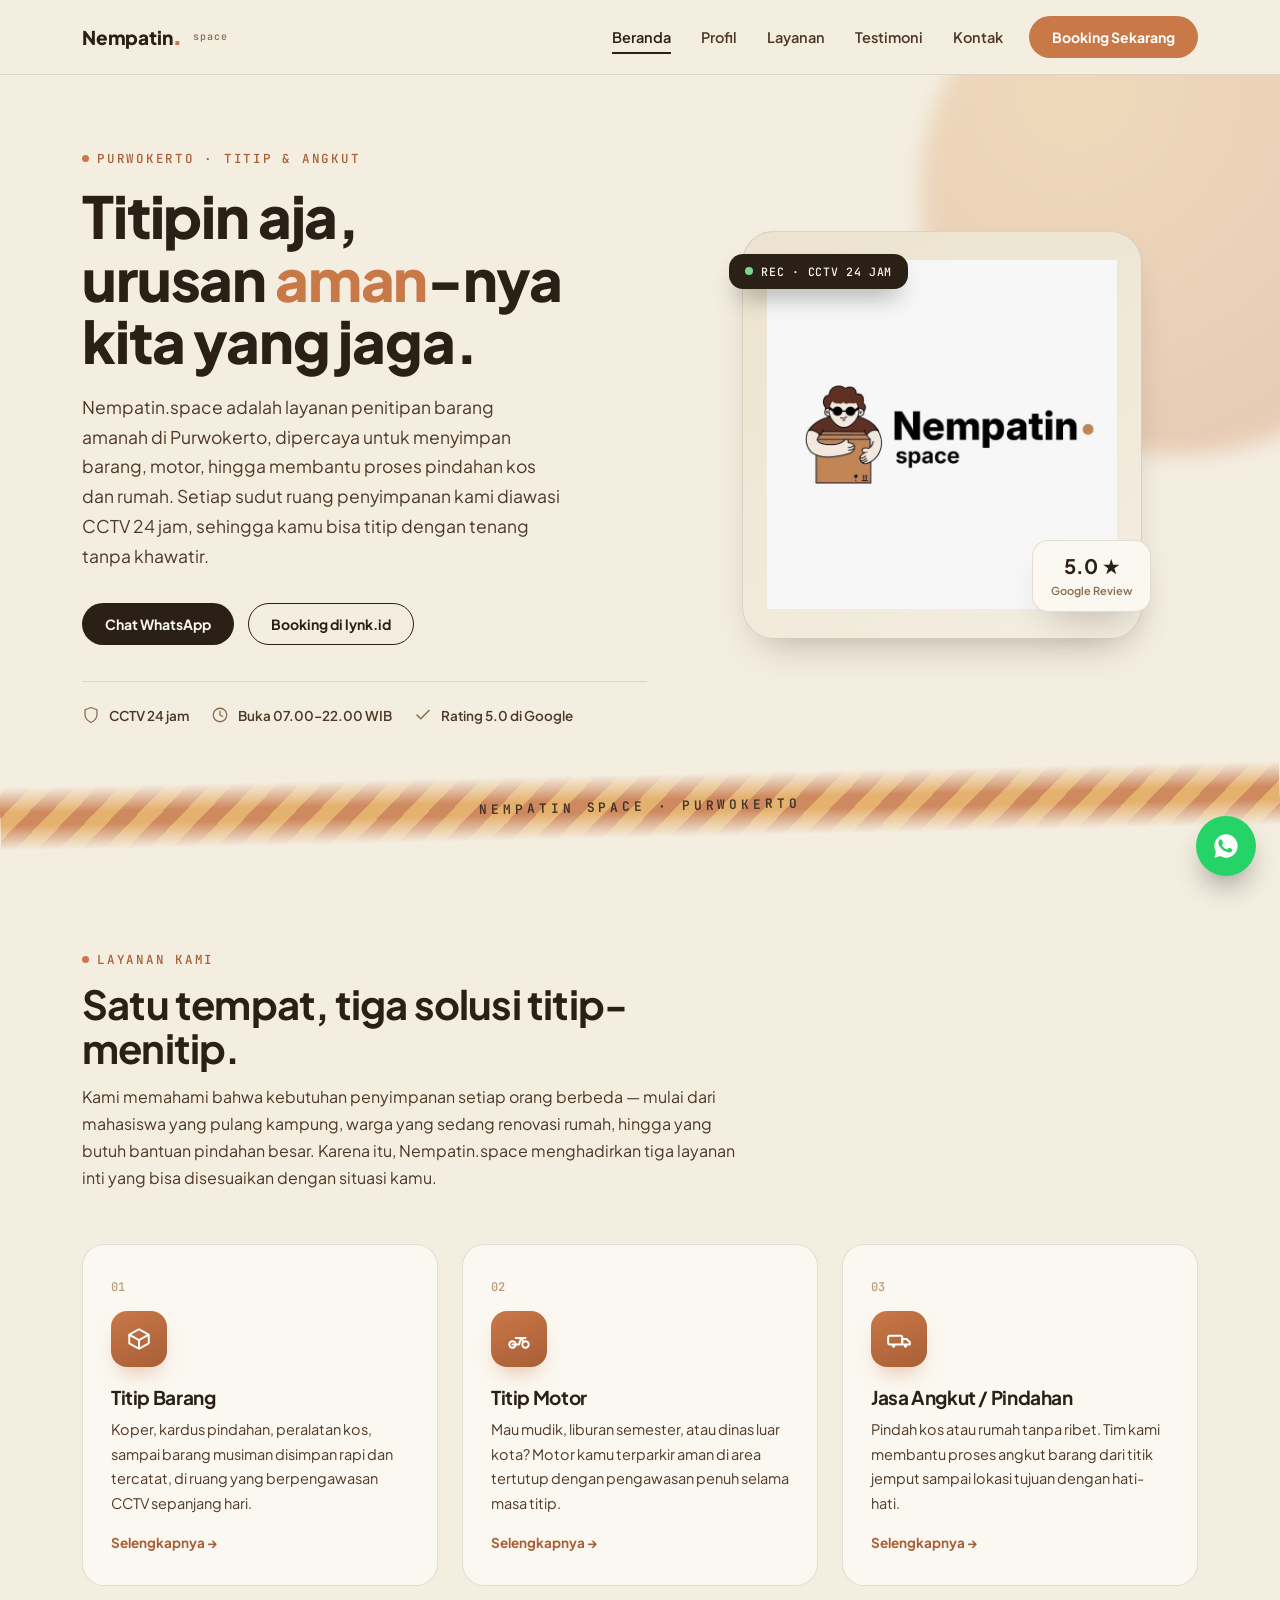
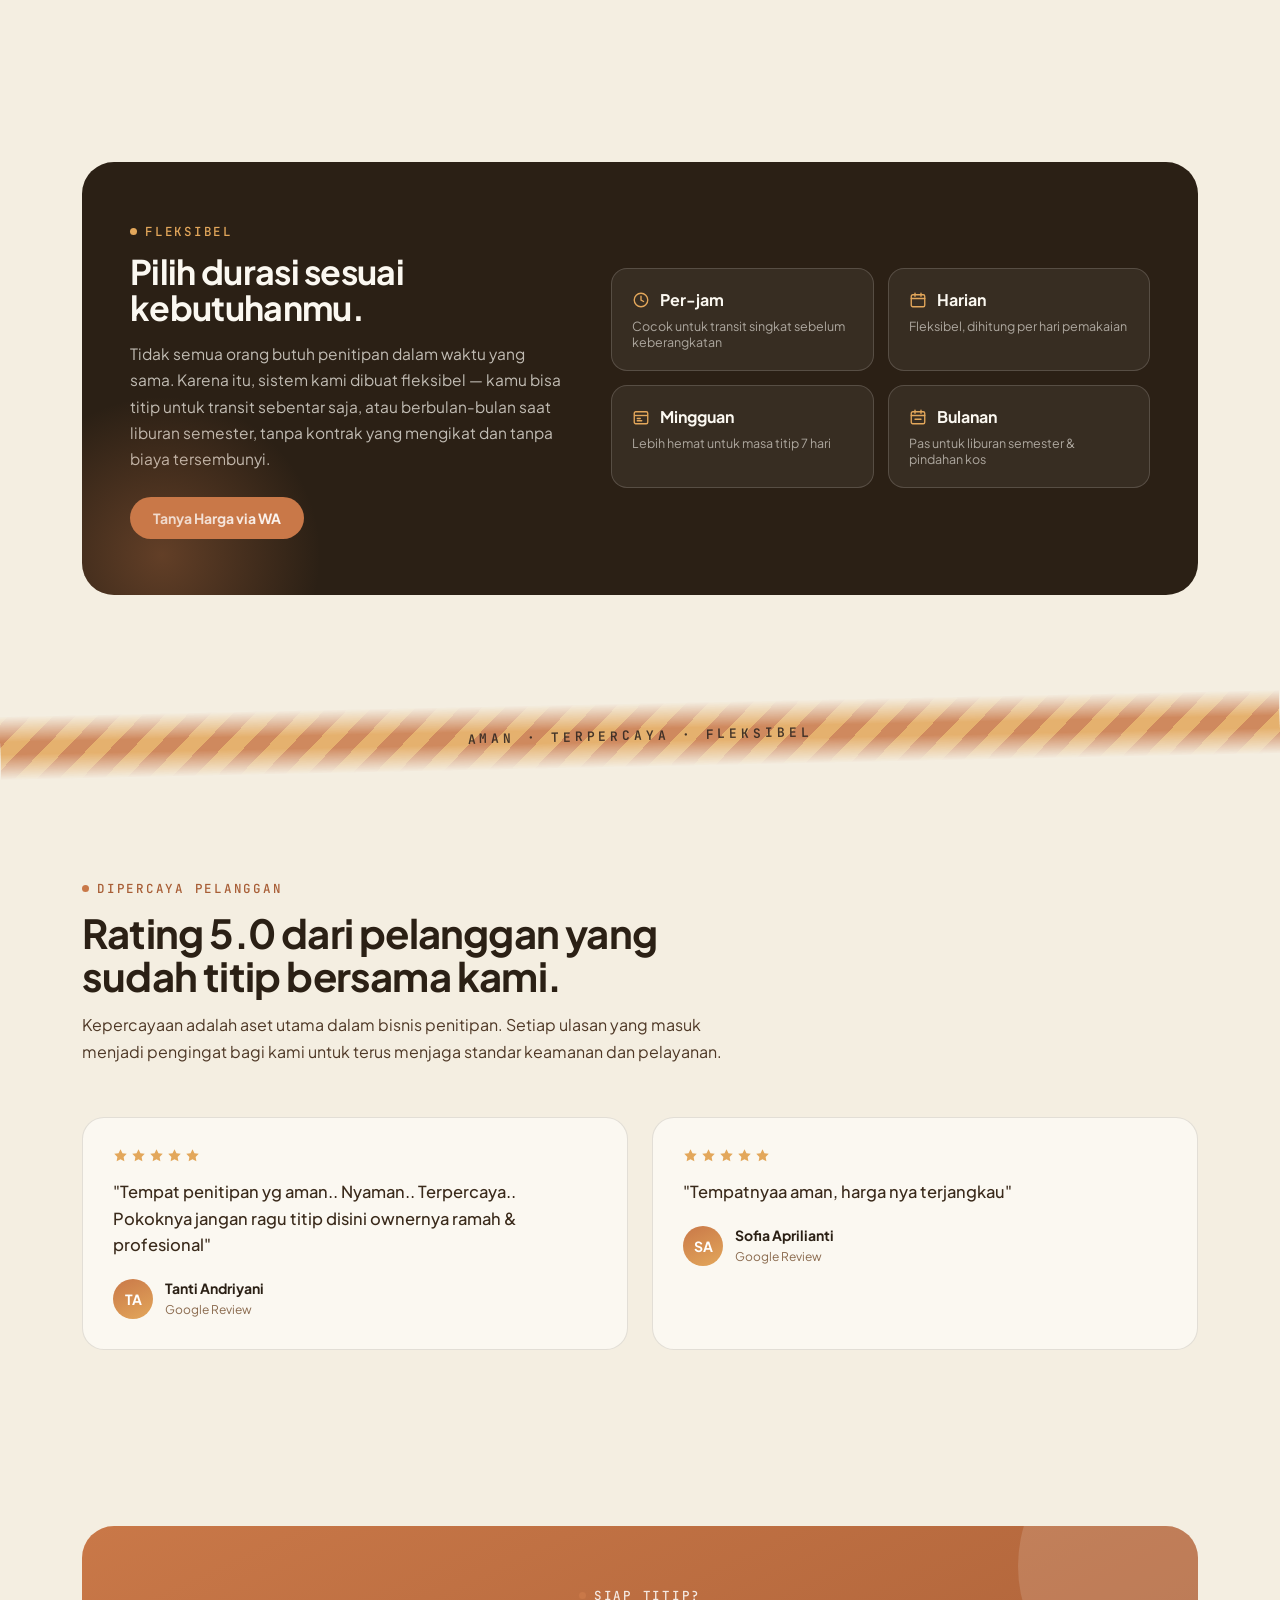
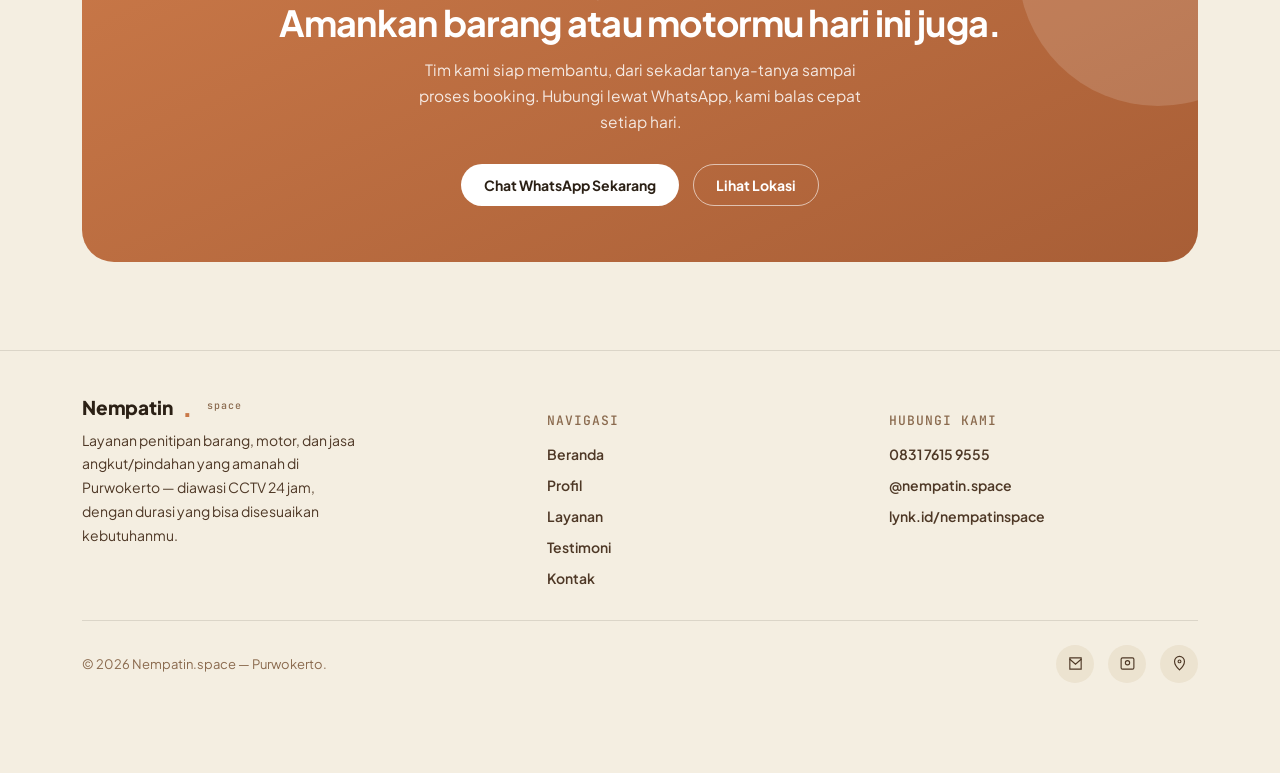
==== index.html @ 884b2b61 "Initial commit website nempatinspace" ====
<!DOCTYPE html>
<html lang="id">
<head>
<meta charset="UTF-8">
<meta name="viewport" content="width=device-width, initial-scale=1.0">
<title>Nempatin.space — Titip Barang, Titip Motor & Jasa Angkut Purwokerto</title>
<meta name="description" content="Nempatin.space — tempat penitipan barang amanah di Purwokerto. Titip barang, titip motor, jasa angkut/pindahan. CCTV 24 jam, fleksibel per-jam/harian/mingguan/bulanan.">
<link rel="preconnect" href="https://fonts.googleapis.com">
<link rel="preconnect" href="https://fonts.gstatic.com" crossorigin>
<link href="https://fonts.googleapis.com/css2?family=Plus+Jakarta+Sans:wght@400;500;600;700;800&family=JetBrains+Mono:wght@400;500&display=swap" rel="stylesheet">
<link rel="stylesheet" href="assets/style.css">
</head>
<body>

<header class="nav">
  <div class="nav-inner">
    <a href="index.html" class="brand">
      <span>Nempatin<span class="dot">.</span></span>
      <small>space</small>
    </a>
    <div class="nav-right">
      <nav class="nav-links">
        <a href="index.html" class="active">Beranda</a>
        <a href="profil.html">Profil</a>
        <a href="layanan.html">Layanan</a>
        <a href="testimoni.html">Testimoni</a>
        <a href="kontak.html">Kontak</a>
      </nav>
      <a href="https://wa.me/6283176159555" target="_blank" rel="noopener" class="btn btn-clay">Booking Sekarang</a>
      <button class="hamburger" id="hamburger" aria-label="Buka menu" aria-expanded="false">
        <span></span><span></span><span></span>
      </button>
    </div>
  </div>
  <div class="mobile-panel" id="mobilePanel">
    <div class="mobile-panel-inner">
      <a href="index.html" class="active">Beranda</a>
      <a href="profil.html">Profil</a>
      <a href="layanan.html">Layanan</a>
      <a href="testimoni.html">Testimoni</a>
      <a href="kontak.html">Kontak</a>
      <a href="https://wa.me/6283176159555" target="_blank" rel="noopener" class="btn btn-clay">Booking Sekarang</a>
    </div>
  </div>
</header>

<!-- ================= HERO ================= -->
<section class="hero">
  <div class="wrap hero-grid">
    <div>
      <span class="eyebrow">Purwokerto · Titip &amp; Angkut</span>
      <h1>Titipin aja,<br>urusan <span class="accent">aman</span>-nya<br>kita yang jaga.</h1>
      <p class="hero-sub">Nempatin.space adalah layanan penitipan barang amanah di Purwokerto, dipercaya untuk menyimpan barang, motor, hingga membantu proses pindahan kos dan rumah. Setiap sudut ruang penyimpanan kami diawasi CCTV 24 jam, sehingga kamu bisa titip dengan tenang tanpa khawatir.</p>
      <div class="hero-cta">
        <a href="https://wa.me/6283176159555" target="_blank" rel="noopener" class="btn btn-primary">Chat WhatsApp</a>
        <a href="https://lynk.id/nempatinspace" target="_blank" rel="noopener" class="btn btn-outline">Booking di lynk.id</a>
      </div>
      <div class="trust-row">
        <div class="trust-item">
          <svg width="18" height="18" viewBox="0 0 24 24" fill="none"><path d="M12 2L4 5v6c0 5 3.4 8.7 8 11 4.6-2.3 8-6 8-11V5l-8-3z" stroke="#8A6A4E" stroke-width="1.7" stroke-linejoin="round"/></svg>
          CCTV 24 jam
        </div>
        <div class="trust-item">
          <svg width="18" height="18" viewBox="0 0 24 24" fill="none"><circle cx="12" cy="12" r="9" stroke="#8A6A4E" stroke-width="1.7"/><path d="M12 7v5l3.5 2" stroke="#8A6A4E" stroke-width="1.7" stroke-linecap="round"/></svg>
          Buka 07.00–22.00 WIB
        </div>
        <div class="trust-item">
          <svg width="18" height="18" viewBox="0 0 24 24" fill="none"><path d="M4 12l5 5L20 6" stroke="#8A6A4E" stroke-width="2" stroke-linecap="round" stroke-linejoin="round"/></svg>
          Rating 5.0 di Google
        </div>
      </div>
    </div>

    <div class="hero-art">
    <div class="art-card">
        <div class="cctv-badge">
            <span class="pulse"></span> REC · CCTV 24 JAM
        </div>

        <img src="assets/image/1.png" alt="Maskot" class="hero-img">

        <div class="rating-badge">
            <b>5.0 ★</b>
            <span>Google Review</span>
        </div>
    </div>
</div>
  </div>
</section>

<div class="tape-divider"><div class="tape-label">nempatin space · purwokerto</div></div>

<!-- ================= SERVICES TEASER ================= -->
<section id="layanan">
  <div class="wrap">
    <div class="sec-head reveal">
      <span class="eyebrow">Layanan Kami</span>
      <h2>Satu tempat, tiga solusi titip-menitip.</h2>
      <p>Kami memahami bahwa kebutuhan penyimpanan setiap orang berbeda — mulai dari mahasiswa yang pulang kampung, warga yang sedang renovasi rumah, hingga yang butuh bantuan pindahan besar. Karena itu, Nempatin.space menghadirkan tiga layanan inti yang bisa disesuaikan dengan situasi kamu.</p>
    </div>
    <div class="services-grid">

      <div class="service-card reveal">
        <span class="num">01</span>
        <div class="service-icon">
          <svg width="26" height="26" viewBox="0 0 24 24" fill="none"><path d="M3 8l9-5 9 5-9 5-9-5z" stroke="#fff" stroke-width="1.8" stroke-linejoin="round"/><path d="M3 8v8l9 5 9-5V8" stroke="#fff" stroke-width="1.8" stroke-linejoin="round"/><path d="M12 13v8" stroke="#fff" stroke-width="1.8"/></svg>
        </div>
        <h3>Titip Barang</h3>
        <p>Koper, kardus pindahan, peralatan kos, sampai barang musiman disimpan rapi dan tercatat, di ruang yang berpengawasan CCTV sepanjang hari.</p>
        <a href="layanan.html" class="card-link">Selengkapnya &rarr;</a>
      </div>

      <div class="service-card reveal">
        <span class="num">02</span>
        <div class="service-icon">
          <svg width="26" height="26" viewBox="0 0 24 24" fill="none"><circle cx="6" cy="17" r="3" stroke="#fff" stroke-width="1.8"/><circle cx="18" cy="17" r="3" stroke="#fff" stroke-width="1.8"/><path d="M6 17h6l2-6h4M9 11h5l2 3" stroke="#fff" stroke-width="1.8" stroke-linecap="round" stroke-linejoin="round"/></svg>
        </div>
        <h3>Titip Motor</h3>
        <p>Mau mudik, liburan semester, atau dinas luar kota? Motor kamu terparkir aman di area tertutup dengan pengawasan penuh selama masa titip.</p>
        <a href="layanan.html" class="card-link">Selengkapnya &rarr;</a>
      </div>

      <div class="service-card reveal">
        <span class="num">03</span>
        <div class="service-icon">
          <svg width="26" height="26" viewBox="0 0 24 24" fill="none"><rect x="2" y="9" width="13" height="8" rx="1.5" stroke="#fff" stroke-width="1.8"/><path d="M15 12h4l3 3v2h-7v-5z" stroke="#fff" stroke-width="1.8" stroke-linejoin="round"/><circle cx="7" cy="18.5" r="1.6" fill="#fff"/><circle cx="18" cy="18.5" r="1.6" fill="#fff"/></svg>
        </div>
        <h3>Jasa Angkut / Pindahan</h3>
        <p>Pindah kos atau rumah tanpa ribet. Tim kami membantu proses angkut barang dari titik jemput sampai lokasi tujuan dengan hati-hati.</p>
        <a href="layanan.html" class="card-link">Selengkapnya &rarr;</a>
      </div>

    </div>
  </div>
</section>

<!-- ================= DURATION ================= -->
<section id="durasi">
  <div class="wrap">
    <div class="duration-wrap reveal">
      <div>
        <span class="eyebrow">Fleksibel</span>
        <h2>Pilih durasi sesuai kebutuhanmu.</h2>
        <p>Tidak semua orang butuh penitipan dalam waktu yang sama. Karena itu, sistem kami dibuat fleksibel — kamu bisa titip untuk transit sebentar saja, atau berbulan-bulan saat liburan semester, tanpa kontrak yang mengikat dan tanpa biaya tersembunyi.</p>
        <div style="margin-top:24px;">
          <a href="https://wa.me/6283176159555" target="_blank" rel="noopener" class="btn btn-clay">Tanya Harga via WA</a>
        </div>
      </div>
      <div class="duration-pills">
        <div class="pill">
          <div class="pill-top">
            <svg width="18" height="18" viewBox="0 0 24 24" fill="none"><circle cx="12" cy="12" r="9" stroke="#E3A75B" stroke-width="1.8"/><path d="M12 7v5l3.5 2" stroke="#E3A75B" stroke-width="1.8" stroke-linecap="round"/></svg>
            <b>Per-jam</b>
          </div>
          <span>Cocok untuk transit singkat sebelum keberangkatan</span>
        </div>
        <div class="pill">
          <div class="pill-top">
            <svg width="18" height="18" viewBox="0 0 24 24" fill="none"><rect x="3" y="5" width="18" height="16" rx="2" stroke="#E3A75B" stroke-width="1.8"/><path d="M3 10h18M8 3v4M16 3v4" stroke="#E3A75B" stroke-width="1.8" stroke-linecap="round"/></svg>
            <b>Harian</b>
          </div>
          <span>Fleksibel, dihitung per hari pemakaian</span>
        </div>
        <div class="pill">
          <div class="pill-top">
            <svg width="18" height="18" viewBox="0 0 24 24" fill="none"><rect x="3" y="5" width="18" height="16" rx="2" stroke="#E3A75B" stroke-width="1.8"/><path d="M3 10h18" stroke="#E3A75B" stroke-width="1.8"/><path d="M7 14h4M7 17h6" stroke="#E3A75B" stroke-width="1.8" stroke-linecap="round"/></svg>
            <b>Mingguan</b>
          </div>
          <span>Lebih hemat untuk masa titip 7 hari</span>
        </div>
        <div class="pill">
          <div class="pill-top">
            <svg width="18" height="18" viewBox="0 0 24 24" fill="none"><rect x="3" y="5" width="18" height="16" rx="2" stroke="#E3A75B" stroke-width="1.8"/><path d="M3 10h18M8 3v4M16 3v4" stroke="#E3A75B" stroke-width="1.8" stroke-linecap="round"/><path d="M8 15h8" stroke="#E3A75B" stroke-width="1.8" stroke-linecap="round"/></svg>
            <b>Bulanan</b>
          </div>
          <span>Pas untuk liburan semester &amp; pindahan kos</span>
        </div>
      </div>
    </div>
  </div>
</section>

<div class="tape-divider"><div class="tape-label">aman · terpercaya · fleksibel</div></div>

<!-- ================= TESTIMONIAL TEASER ================= -->
<section>
  <div class="wrap">
    <div class="sec-head reveal">
      <span class="eyebrow">Dipercaya Pelanggan</span>
      <h2>Rating 5.0 dari pelanggan yang sudah titip bersama kami.</h2>
      <p>Kepercayaan adalah aset utama dalam bisnis penitipan. Setiap ulasan yang masuk menjadi pengingat bagi kami untuk terus menjaga standar keamanan dan pelayanan.</p>
    </div>
    <div class="testi-grid">
      <div class="testi-card reveal">
        <div class="stars">
          <svg width="15" height="15" viewBox="0 0 24 24" fill="#E3A75B"><path d="M12 2l3.1 6.3 6.9 1-5 4.9 1.2 6.8L12 17.8 5.8 21l1.2-6.8-5-4.9 6.9-1L12 2z"/></svg>
          <svg width="15" height="15" viewBox="0 0 24 24" fill="#E3A75B"><path d="M12 2l3.1 6.3 6.9 1-5 4.9 1.2 6.8L12 17.8 5.8 21l1.2-6.8-5-4.9 6.9-1L12 2z"/></svg>
          <svg width="15" height="15" viewBox="0 0 24 24" fill="#E3A75B"><path d="M12 2l3.1 6.3 6.9 1-5 4.9 1.2 6.8L12 17.8 5.8 21l1.2-6.8-5-4.9 6.9-1L12 2z"/></svg>
          <svg width="15" height="15" viewBox="0 0 24 24" fill="#E3A75B"><path d="M12 2l3.1 6.3 6.9 1-5 4.9 1.2 6.8L12 17.8 5.8 21l1.2-6.8-5-4.9 6.9-1L12 2z"/></svg>
          <svg width="15" height="15" viewBox="0 0 24 24" fill="#E3A75B"><path d="M12 2l3.1 6.3 6.9 1-5 4.9 1.2 6.8L12 17.8 5.8 21l1.2-6.8-5-4.9 6.9-1L12 2z"/></svg>
        </div>
        <p class="quote">"Tempat penitipan yg aman.. Nyaman.. Terpercaya.. Pokoknya jangan ragu titip disini ownernya ramah &amp; profesional"</p>
        <div class="testi-who">
          <div class="avatar">TA</div>
          <div><b>Tanti Andriyani</b><span>Google Review</span></div>
        </div>
      </div>
      <div class="testi-card reveal">
        <div class="stars">
          <svg width="15" height="15" viewBox="0 0 24 24" fill="#E3A75B"><path d="M12 2l3.1 6.3 6.9 1-5 4.9 1.2 6.8L12 17.8 5.8 21l1.2-6.8-5-4.9 6.9-1L12 2z"/></svg>
          <svg width="15" height="15" viewBox="0 0 24 24" fill="#E3A75B"><path d="M12 2l3.1 6.3 6.9 1-5 4.9 1.2 6.8L12 17.8 5.8 21l1.2-6.8-5-4.9 6.9-1L12 2z"/></svg>
          <svg width="15" height="15" viewBox="0 0 24 24" fill="#E3A75B"><path d="M12 2l3.1 6.3 6.9 1-5 4.9 1.2 6.8L12 17.8 5.8 21l1.2-6.8-5-4.9 6.9-1L12 2z"/></svg>
          <svg width="15" height="15" viewBox="0 0 24 24" fill="#E3A75B"><path d="M12 2l3.1 6.3 6.9 1-5 4.9 1.2 6.8L12 17.8 5.8 21l1.2-6.8-5-4.9 6.9-1L12 2z"/></svg>
          <svg width="15" height="15" viewBox="0 0 24 24" fill="#E3A75B"><path d="M12 2l3.1 6.3 6.9 1-5 4.9 1.2 6.8L12 17.8 5.8 21l1.2-6.8-5-4.9 6.9-1L12 2z"/></svg>
        </div>
        <p class="quote">"Tempatnyaa aman, harga nya terjangkau"</p>
        <div class="testi-who">
          <div class="avatar">SA</div>
          <div><b>Sofia Aprilianti</b><span>Google Review</span></div>
        </div>
      </div>
    </div>
  </div>
</section>

<!-- ================= CTA BANNER ================= -->
<section>
  <div class="wrap">
    <div class="cta-banner reveal">
      <span class="eyebrow" style="color:rgba(255,255,255,0.85);">Siap Titip?</span>
      <h2>Amankan barang atau motormu hari ini juga.</h2>
      <p>Tim kami siap membantu, dari sekadar tanya-tanya sampai proses booking. Hubungi lewat WhatsApp, kami balas cepat setiap hari.</p>
      <div class="hero-cta">
        <a href="https://wa.me/6283176159555" target="_blank" rel="noopener" class="btn btn-primary">Chat WhatsApp Sekarang</a>
        <a href="kontak.html" class="btn btn-outline">Lihat Lokasi</a>
      </div>
    </div>
  </div>
</section>

<footer>
  <div class="wrap">
    <div class="footer-grid">
      <div>
        <div class="brand" style="margin-bottom:10px;">Nempatin<span class="dot">.</span> <small style="display:inline; margin-left:4px;">space</small></div>
        <p>Layanan penitipan barang, motor, dan jasa angkut/pindahan yang amanah di Purwokerto — diawasi CCTV 24 jam, dengan durasi yang bisa disesuaikan kebutuhanmu.</p>
      </div>
      <div>
        <h4>Navigasi</h4>
        <ul>
          <li><a href="index.html">Beranda</a></li>
          <li><a href="profil.html">Profil</a></li>
          <li><a href="layanan.html">Layanan</a></li>
          <li><a href="testimoni.html">Testimoni</a></li>
          <li><a href="kontak.html">Kontak</a></li>
        </ul>
      </div>
      <div>
        <h4>Hubungi Kami</h4>
        <ul>
          <li><a href="https://wa.me/6283176159555" target="_blank" rel="noopener">0831 7615 9555</a></li>
          <li><a href="https://instagram.com/nempatin.space" target="_blank" rel="noopener">@nempatin.space</a></li>
          <li><a href="https://lynk.id/nempatinspace" target="_blank" rel="noopener">lynk.id/nempatinspace</a></li>
        </ul>
      </div>
    </div>
    <div class="footer-bottom">
      <p>&copy; 2026 Nempatin.space — Purwokerto.</p>
      <div class="socials">
        <a href="https://wa.me/6283176159555" target="_blank" rel="noopener" aria-label="WhatsApp">
          <svg width="17" height="17" viewBox="0 0 24 24" fill="none"><path d="M4 4h16v16H4z" stroke="#4E3826" stroke-width="1.6"/><path d="M4 6l8 7 8-7" stroke="#4E3826" stroke-width="1.6" stroke-linecap="round"/></svg>
        </a>
        <a href="https://instagram.com/nempatin.space" target="_blank" rel="noopener" aria-label="Instagram">
          <svg width="17" height="17" viewBox="0 0 24 24" fill="none"><rect x="3" y="4" width="18" height="16" rx="2" stroke="#4E3826" stroke-width="1.6"/><circle cx="12" cy="11" r="3" stroke="#4E3826" stroke-width="1.6"/></svg>
        </a>
        <a href="https://maps.app.goo.gl/arRKJsHM7Xrtmni49" target="_blank" rel="noopener" aria-label="Google Maps">
          <svg width="17" height="17" viewBox="0 0 24 24" fill="none"><path d="M12 21s7-6.6 7-12a7 7 0 10-14 0c0 5.4 7 12 7 12z" stroke="#4E3826" stroke-width="1.6"/><circle cx="12" cy="9" r="2" stroke="#4E3826" stroke-width="1.6"/></svg>
        </a>
      </div>
    </div>
  </div>
</footer>

<a href="https://wa.me/6283176159555" target="_blank" rel="noopener" class="float-wa" aria-label="Chat WhatsApp">
  <svg width="28" height="28" viewBox="0 0 24 24" fill="#fff"><path d="M12 2C6.48 2 2 6.48 2 12c0 1.85.5 3.58 1.37 5.07L2 22l5.09-1.34A9.94 9.94 0 0012 22c5.52 0 10-4.48 10-10S17.52 2 12 2zm5.2 14.2c-.24.66-1.4 1.26-1.94 1.32-.5.06-1.05.26-3.55-.74-2.98-1.19-4.9-4.2-5.05-4.4-.15-.2-1.2-1.6-1.2-3.05 0-1.45.76-2.16 1.03-2.46.27-.3.6-.36.8-.36.2 0 .4 0 .58.01.19.01.44-.07.68.53.24.6.83 2.07.9 2.22.07.15.12.33.02.53-.1.2-.15.32-.3.5-.15.17-.31.38-.44.51-.15.15-.3.31-.13.6.17.3.75 1.24 1.62 2.02 1.12 1 2.06 1.31 2.36 1.46.3.15.47.13.65-.08.18-.2.75-.87.95-1.17.2-.3.4-.25.68-.15.28.1 1.75.83 2.05.98.3.15.5.23.57.35.08.13.08.75-.16 1.41z"/></svg>
</a>

<script src="assets/script.js"></script>
</body>
</html>
---- assets/style.css ----
/* ==========================================================
   Nempatin.space — shared stylesheet
   ========================================================== */
:root{
  --cream:#F4EEE1;
  --cream-2:#ECE3D0;
  --paper:#FBF8F1;
  --brown-900:#2B2015;
  --brown-800:#3A2A1B;
  --brown-700:#4E3826;
  --brown-500:#8A6A4E;
  --brown-300:#B99C7C;
  --clay:#C97848;
  --clay-dark:#A85E36;
  --gold:#E3A75B;
  --ink:#2B2015;
  --line:rgba(43,32,21,0.12);
  --radius:22px;
  --shadow:0 20px 40px -20px rgba(43,32,21,0.35);
}
*{box-sizing:border-box;}
html{scroll-behavior:smooth;}
body{
  margin:0;
  background:var(--cream);
  color:var(--ink);
  font-family:'Plus Jakarta Sans', sans-serif;
  -webkit-font-smoothing:antialiased;
  overflow-x:hidden;
}
a{color:inherit;}
img{max-width:100%; display:block;}
.eyebrow{
  font-family:'JetBrains Mono', monospace;
  font-size:12.5px;
  letter-spacing:.14em;
  text-transform:uppercase;
  color:var(--clay-dark);
  font-weight:500;
  display:inline-flex;
  align-items:center;
  gap:8px;
}
.eyebrow::before{
  content:"";
  width:7px;height:7px;border-radius:50%;
  background:var(--clay);
  display:inline-block;
}
.wrap{
  max-width:1180px;
  margin:0 auto;
  padding:0 32px;
}
h1,h2,h3{
  font-family:'Plus Jakarta Sans', sans-serif;
  margin:0;
  color:var(--brown-900);
  letter-spacing:-0.02em;
  line-height:1.08;
}
p{ line-height:1.7; color:var(--brown-700); margin:0;}

/* ---------- NAV ---------- */
header.nav{
  position:sticky; top:0; z-index:100;
  background:rgba(244,238,225,0.9);
  backdrop-filter:blur(10px);
  border-bottom:1px solid var(--line);
}
.nav-inner{
  display:flex; align-items:center; justify-content:space-between;
  padding:16px 32px;
  max-width:1180px; margin:0 auto;
  position:relative;
}
.brand{
  display:flex; align-items:center; gap:10px;
  font-weight:800; font-size:19px; color:var(--brown-900);
  letter-spacing:-0.01em;
  text-decoration:none;
}
.brand .dot{color:var(--clay); font-size:26px; line-height:0;}
.brand small{
  display:block; font-family:'JetBrains Mono',monospace;
  font-size:10px; font-weight:500; letter-spacing:.1em;
  color:var(--brown-500); text-transform:lowercase; margin-top:-2px;
}
.nav-right{ display:flex; align-items:center; gap:26px;}
.nav-links{
  display:flex; align-items:center; gap:30px;
  font-size:14.5px; font-weight:600;
}
.nav-links a{
  text-decoration:none; color:var(--brown-700); transition:color .2s;
  position:relative; padding:4px 0;
}
.nav-links a::after{
  content:"";
  position:absolute; left:0; bottom:-4px;
  width:0; height:2px; background:var(--clay);
  transition:width .25s ease;
}
.nav-links a:hover{ color:var(--clay-dark);}
.nav-links a:hover::after{ width:100%;}
.nav-links a.active{ color:var(--brown-900);}
.nav-links a.active::after{ width:100%; background:var(--brown-900);}

.btn{
  display:inline-flex; align-items:center; gap:8px;
  padding:11px 22px;
  border-radius:999px;
  font-weight:700; font-size:14px;
  text-decoration:none;
  border:1.5px solid transparent;
  cursor:pointer;
  transition: transform .18s ease, box-shadow .18s ease, background .2s;
}
.btn-primary{ background:var(--brown-900); color:var(--paper);}
.btn-primary:hover{ transform:translateY(-2px); box-shadow:0 10px 20px -8px rgba(43,32,21,0.5);}
.btn-clay{ background:var(--clay); color:#fff;}
.btn-clay:hover{ transform:translateY(-2px); box-shadow:0 10px 24px -8px rgba(201,120,72,0.6); background:var(--clay-dark);}
.btn-outline{ background:transparent; border-color:var(--brown-900); color:var(--brown-900);}
.btn-outline:hover{ background:var(--brown-900); color:var(--paper);}

/* hamburger (mobile) */
.hamburger{
  display:none;
  width:42px; height:42px;
  border-radius:12px;
  border:1px solid var(--line);
  background:var(--paper);
  align-items:center; justify-content:center;
  flex-direction:column; gap:5px;
  cursor:pointer;
}
.hamburger span{
  display:block; width:19px; height:2px; background:var(--brown-900);
  transition:transform .28s ease, opacity .2s ease;
}
.hamburger.is-open span:nth-child(1){ transform:translateY(7px) rotate(45deg);}
.hamburger.is-open span:nth-child(2){ opacity:0;}
.hamburger.is-open span:nth-child(3){ transform:translateY(-7px) rotate(-45deg);}

.mobile-panel{
  display:none;
  max-height:0; overflow:hidden;
  background:var(--paper);
  border-bottom:1px solid var(--line);
  transition:max-height .3s ease;
}
.mobile-panel.is-open{ max-height:420px;}
.mobile-panel-inner{ padding:10px 32px 24px; display:flex; flex-direction:column; gap:4px;}
.mobile-panel a{
  text-decoration:none; color:var(--brown-700); font-weight:600; font-size:15.5px;
  padding:12px 4px; border-bottom:1px solid var(--line);
}
.mobile-panel a.active{ color:var(--clay-dark);}
.mobile-panel .btn{ margin-top:14px; justify-content:center;}

/* ---------- PAGE HEADER (subpages) ---------- */
.page-header{
  position:relative;
  padding:64px 0 52px;
  overflow:hidden;
}
.page-header::before{
  content:"";
  position:absolute; top:-160px; right:-140px;
  width:420px; height:420px; border-radius:50%;
  background:radial-gradient(circle at 30% 30%, var(--gold), var(--clay) 70%);
  opacity:.22; filter:blur(10px);
}
.page-header .wrap{ position:relative; z-index:1;}
.page-header h1{ font-size:clamp(32px,4.4vw,50px); margin-top:14px; max-width:680px;}
.page-header .lede{ margin-top:16px; font-size:17px; max-width:560px;}
.crumb{ font-size:13px; color:var(--brown-500); margin-bottom:2px;}
.crumb a{ text-decoration:none; color:var(--brown-500);}
.crumb a:hover{ color:var(--clay-dark);}

/* ---------- HERO (home) ---------- */
.hero{ position:relative; padding:70px 0 30px; overflow:hidden;}
.hero::before{
  content:"";
  position:absolute; top:-140px; right:-160px;
  width:520px; height:520px; border-radius:50%;
  background:radial-gradient(circle at 30% 30%, var(--gold), var(--clay) 70%);
  opacity:.28; filter:blur(10px);
  z-index:0;
}
.hero-grid{
  position:relative; z-index:1;
  display:grid; grid-template-columns:1.05fr 0.95fr; gap:40px; align-items:center;
}
.hero h1{ font-size:clamp(36px, 4.8vw, 58px); font-weight:800; margin-top:18px;}
.hero h1 .accent{ color:var(--clay);}
.hero-sub{ margin-top:20px; font-size:17.5px; max-width:480px;}
.hero-cta{ display:flex; gap:14px; margin-top:32px; flex-wrap:wrap;}
.trust-row{ display:flex; align-items:center; gap:22px; margin-top:36px; padding-top:24px; border-top:1px solid var(--line); flex-wrap:wrap;}
.trust-item{ display:flex; align-items:center; gap:9px; font-size:13.5px; font-weight:600; color:var(--brown-700);}
.trust-item svg{ flex-shrink:0;}

.hero-art{ position:relative; display:flex; align-items:center; justify-content:center; min-height:400px;}
.art-card{
  position:relative; width:100%; max-width:400px; aspect-ratio:1/1.02;
  background:linear-gradient(155deg, var(--cream-2), var(--cream));
  border-radius:32px; border:1px solid var(--line); box-shadow:var(--shadow);
  display:flex; align-items:center; justify-content:center; padding:24px;
}
.cctv-badge{
  position:absolute; top:22px; left:-14px;
  background:var(--brown-900); color:var(--paper);
  padding:10px 16px; border-radius:14px;
  font-family:'JetBrains Mono',monospace; font-size:11.5px; font-weight:500; letter-spacing:.06em;
  display:flex; align-items:center; gap:8px;
  box-shadow:0 14px 26px -10px rgba(0,0,0,0.45);
  animation: float 4.5s ease-in-out infinite;
}
.cctv-badge .pulse{
  width:8px; height:8px; border-radius:50%; background:#7CD98A;
  animation: pulse 1.8s infinite;
}
@keyframes pulse{
  0%{ box-shadow:0 0 0 0 rgba(124,217,138,.55);}
  70%{ box-shadow:0 0 0 9px rgba(124,217,138,0);}
  100%{ box-shadow:0 0 0 0 rgba(124,217,138,0);}
}
.rating-badge{
  position:absolute; bottom:26px; right:-10px;
  background:var(--paper); border:1px solid var(--line);
  padding:12px 18px; border-radius:16px; box-shadow:var(--shadow);
  text-align:center; animation: float 5.5s ease-in-out infinite reverse;
}
.rating-badge b{ font-size:20px; display:block; color:var(--brown-900);}
.rating-badge span{ font-size:11px; color:var(--brown-500); font-weight:600;}
@keyframes float{ 0%,100%{ transform:translateY(0px);} 50%{ transform:translateY(-10px);} }

/* ---------- TAPE DIVIDER ---------- */
.tape-divider{
  position:relative; height:64px; margin:20px 0;
  background:repeating-linear-gradient(-45deg, var(--clay), var(--clay) 16px, var(--gold) 16px, var(--gold) 32px);
  -webkit-mask-image: linear-gradient(to bottom, transparent, black 40%, black 60%, transparent);
          mask-image: linear-gradient(to bottom, transparent, black 40%, black 60%, transparent);
  opacity:.85; transform:rotate(-1.2deg);
}
.tape-label{
  position:absolute; inset:0; display:flex; align-items:center; justify-content:center;
  font-family:'JetBrains Mono',monospace; color:var(--brown-900);
  font-size:13px; font-weight:600; letter-spacing:.3em; text-transform:uppercase;
  mix-blend-mode:multiply;
}

/* ---------- SECTION GENERIC ---------- */
section{ padding:88px 0; }
.sec-head{ max-width:660px; margin-bottom:52px;}
.sec-head h2{ font-size:clamp(28px,3.4vw,40px); margin-top:14px;}
.sec-head p{ margin-top:14px; font-size:16px;}
.sec-head p + p{ margin-top:12px;}

.reveal{ opacity:0; transform:translateY(26px); transition:opacity .7s ease, transform .7s ease;}
.reveal.in{ opacity:1; transform:translateY(0);}

/* ---------- SERVICES ---------- */
.services-grid{ display:grid; grid-template-columns:repeat(3,1fr); gap:24px;}
.service-card{
  background:var(--paper); border:1px solid var(--line); border-radius:var(--radius);
  padding:34px 28px; position:relative; overflow:hidden;
  transition: transform .25s ease, box-shadow .25s ease;
  display:flex; flex-direction:column;
}
.service-card:hover{ transform:translateY(-6px); box-shadow:var(--shadow);}
.service-card .num{ font-family:'JetBrains Mono',monospace; font-size:12px; color:var(--brown-300); font-weight:500;}
.service-icon{
  width:56px; height:56px; border-radius:16px;
  background:linear-gradient(155deg, var(--clay), var(--clay-dark));
  display:flex; align-items:center; justify-content:center; margin:16px 0 20px;
  box-shadow:0 12px 22px -10px rgba(201,120,72,0.55);
}
.service-card h3{ font-size:19px; font-weight:700; margin-bottom:10px;}
.service-card p{ font-size:14.5px;}
.service-card p + p{ margin-top:10px;}
.service-card .card-link{
  margin-top:18px; font-size:13.5px; font-weight:700; color:var(--clay-dark);
  text-decoration:none; display:inline-flex; align-items:center; gap:6px;
}

/* ---------- DURATION ---------- */
.duration-wrap{
  background:var(--brown-900); border-radius:32px; padding:56px 48px;
  display:grid; grid-template-columns:0.9fr 1.1fr; gap:40px; align-items:center;
  color:var(--paper); position:relative; overflow:hidden;
}
.duration-wrap::after{
  content:""; position:absolute; bottom:-120px; left:-80px;
  width:320px; height:320px; border-radius:50%;
  background:radial-gradient(circle, var(--clay), transparent 70%); opacity:.35;
}
.duration-wrap .eyebrow{ color:var(--gold);}
.duration-wrap .eyebrow::before{ background:var(--gold);}
.duration-wrap h2{ color:var(--paper); font-size:clamp(26px,3vw,34px); margin-top:14px;}
.duration-wrap p{ color:rgba(251,248,241,0.72); margin-top:14px; font-size:15.5px;}
.duration-wrap p + p{ margin-top:10px;}
.duration-pills{ display:grid; grid-template-columns:1fr 1fr; gap:14px; position:relative; z-index:1;}
.pill{
  background:rgba(251,248,241,0.06); border:1px solid rgba(251,248,241,0.16);
  border-radius:16px; padding:20px; transition: background .2s ease, transform .2s ease;
}
.pill:hover{ background:rgba(251,248,241,0.12); transform:translateY(-3px);}
.pill .pill-top{ display:flex; align-items:center; gap:10px; margin-bottom:8px;}
.pill .pill-top svg{ flex-shrink:0;}
.pill b{ font-size:16px; font-weight:700;}
.pill span{ font-size:12.5px; color:rgba(251,248,241,0.6); display:block; margin-top:4px;}

/* ---------- PROCESS STEPS ---------- */
.process-grid{ display:grid; grid-template-columns:repeat(3,1fr); gap:24px;}
.process-card{
  background:var(--paper); border:1px solid var(--line); border-radius:var(--radius); padding:30px;
  position:relative;
}
.process-card .step-num{
  font-family:'JetBrains Mono',monospace; font-weight:700; font-size:14px;
  width:34px; height:34px; border-radius:50%;
  background:var(--cream-2); color:var(--brown-800);
  display:flex; align-items:center; justify-content:center; margin-bottom:16px;
}
.process-card h3{ font-size:17px; margin-bottom:8px;}
.process-card p{ font-size:14px;}
.process-line{
  display:none;
}

/* ---------- STAT / VALUE BAR ---------- */
.stat-bar{
  display:grid; grid-template-columns:repeat(3,1fr); gap:24px;
  border-top:1px solid var(--line); border-bottom:1px solid var(--line);
  padding:36px 0; margin:52px 0;
}
.stat-item{ text-align:left;}
.stat-item b{ display:block; font-size:26px; font-weight:800; color:var(--brown-900); margin-bottom:4px;}
.stat-item span{ font-size:13.5px; color:var(--brown-500); font-weight:600;}

/* ---------- VALUES / ABOUT GRID ---------- */
.about-grid{
  display:grid; grid-template-columns:1fr 1fr; gap:56px; align-items:center;
}
.about-media{
  background:linear-gradient(155deg, var(--cream-2), var(--cream));
  border:1px solid var(--line); border-radius:28px; padding:36px;
  box-shadow:var(--shadow);
  display:flex; align-items:center; justify-content:center;
}
.values-grid{ display:grid; grid-template-columns:1fr 1fr; gap:18px; margin-top:14px;}
.value-card{
  background:var(--paper); border:1px solid var(--line); border-radius:16px; padding:20px;
}
.value-card b{ font-size:14.5px; display:block; margin-bottom:6px; color:var(--brown-900);}
.value-card span{ font-size:13px; color:var(--brown-600);}

/* ---------- TESTIMONIALS ---------- */
.rating-row{ display:flex; align-items:center; gap:14px; margin-bottom:44px;}
.stars{ display:flex; gap:3px;}
.rating-num{ font-size:26px; font-weight:800; color:var(--brown-900);}
.rating-sub{ font-size:13px; color:var(--brown-500); font-weight:600;}
.testi-grid{ display:grid; grid-template-columns:repeat(2,1fr); gap:24px;}
.testi-card{ background:var(--paper); border:1px solid var(--line); border-radius:var(--radius); padding:30px;}
.testi-card .stars{ margin-bottom:16px;}
.testi-card p.quote{ font-size:16.5px; color:var(--brown-800); font-weight:500; line-height:1.6;}
.testi-who{ margin-top:20px; display:flex; align-items:center; gap:12px;}
.avatar{
  width:40px; height:40px; border-radius:50%;
  background:linear-gradient(155deg, var(--clay), var(--gold));
  display:flex; align-items:center; justify-content:center; color:#fff; font-weight:700; font-size:14px;
}
.testi-who b{ font-size:14px; display:block; color:var(--brown-900);}
.testi-who span{ font-size:12px; color:var(--brown-500);}

/* ---------- CONTACT ---------- */
.contact-wrap{ display:grid; grid-template-columns:1fr 1fr; gap:24px;}
.contact-card{ background:var(--paper); border:1px solid var(--line); border-radius:var(--radius); padding:34px;}
.contact-card h3{
  font-size:14px; text-transform:uppercase; letter-spacing:.08em;
  font-family:'JetBrains Mono',monospace; font-weight:500; color:var(--clay-dark); margin-bottom:18px;
}
.info-line{ display:flex; gap:14px; align-items:flex-start; margin-bottom:18px;}
.info-line:last-child{ margin-bottom:0;}
.info-icon{
  width:38px; height:38px; border-radius:11px; flex-shrink:0;
  background:var(--cream-2); display:flex; align-items:center; justify-content:center;
}
.info-line b{ font-size:15px; display:block; color:var(--brown-900); margin-bottom:2px;}
.info-line span, .info-line a{ font-size:14px; color:var(--brown-600); text-decoration:none;}
.info-line a{ color:var(--clay-dark); font-weight:600;}
.info-line a:hover{ text-decoration:underline;}

.map-card{
  border-radius:var(--radius); overflow:hidden; border:1px solid var(--line); position:relative;
  min-height:280px; background:linear-gradient(155deg, var(--brown-900), var(--brown-700));
  display:flex; align-items:center; justify-content:center; text-align:center; color:var(--paper);
  padding:30px; text-decoration:none;
}
.map-card::before{
  content:""; position:absolute; inset:0;
  background-image: radial-gradient(rgba(251,248,241,0.12) 1.4px, transparent 1.4px);
  background-size:20px 20px; opacity:.5;
}
.map-inner{ position:relative; z-index:1;}
.map-inner p{ color:rgba(251,248,241,0.75); font-size:14px; margin-top:10px; max-width:280px; margin-left:auto; margin-right:auto;}

/* ---------- FAQ (kontak) ---------- */
.faq-item{ border-bottom:1px solid var(--line); padding:20px 0;}
.faq-item b{ display:block; font-size:15.5px; color:var(--brown-900); margin-bottom:8px;}
.faq-item p{ font-size:14.5px;}

/* ---------- CTA BANNER ---------- */
.cta-banner{
  background:linear-gradient(155deg, var(--clay), var(--clay-dark));
  border-radius:32px; padding:56px 48px; text-align:center; color:#fff;
  position:relative; overflow:hidden;
}
.cta-banner::before{
  content:""; position:absolute; top:-100px; right:-100px; width:280px; height:280px;
  border-radius:50%; background:rgba(255,255,255,0.14);
}
.cta-banner h2{ color:#fff; font-size:clamp(26px,3.4vw,36px);}
.cta-banner p{ color:rgba(255,255,255,0.85); max-width:480px; margin:14px auto 0; font-size:15.5px;}
.cta-banner .hero-cta{ justify-content:center; margin-top:28px;}
.cta-banner .btn-primary{ background:#fff; color:var(--brown-900);}
.cta-banner .btn-outline{ border-color:rgba(255,255,255,0.6); color:#fff;}
.cta-banner .btn-outline:hover{ background:#fff; color:var(--brown-900);}

/* ---------- FOOTER ---------- */
footer{ border-top:1px solid var(--line); padding:44px 0 90px;}
.footer-grid{ display:grid; grid-template-columns:1.4fr 1fr 1fr; gap:32px; margin-bottom:32px;}
.footer-grid h4{ font-size:13px; text-transform:uppercase; letter-spacing:.08em; font-family:'JetBrains Mono',monospace; color:var(--brown-500); margin-bottom:14px; font-weight:500;}
.footer-grid ul{ list-style:none; margin:0; padding:0; display:flex; flex-direction:column; gap:10px;}
.footer-grid a{ text-decoration:none; color:var(--brown-700); font-size:14px; font-weight:600;}
.footer-grid a:hover{ color:var(--clay-dark);}
.footer-grid p{ font-size:14px; max-width:280px;}
.footer-bottom{
  display:flex; align-items:center; justify-content:space-between; flex-wrap:wrap; gap:16px;
  padding-top:24px; border-top:1px solid var(--line);
}
.footer-bottom p{ font-size:13px; color:var(--brown-500);}
.socials{ display:flex; gap:14px;}
.socials a{
  width:38px; height:38px; border-radius:50%; background:var(--cream-2);
  display:flex; align-items:center; justify-content:center; text-decoration:none; transition:background .2s;
}
.socials a:hover{ background:var(--clay); color:#fff;}

/* ---------- FLOATING WA ---------- */
.float-wa{
  position:fixed; right:24px; bottom:24px; z-index:90;
  width:60px; height:60px; border-radius:50%; background:#25D366;
  display:flex; align-items:center; justify-content:center;
  box-shadow:0 16px 30px -10px rgba(0,0,0,0.45); text-decoration:none;
  animation: float 3.6s ease-in-out infinite;
}
.float-wa:hover{ transform:scale(1.06);}

/* ---------- RESPONSIVE ---------- */
@media (max-width: 900px){
  .hero-grid{ grid-template-columns:1fr; }
  .hero-art{ order:-1; min-height:340px;}
  .services-grid{ grid-template-columns:1fr;}
  .duration-wrap{ grid-template-columns:1fr; padding:40px 26px;}
  .testi-grid{ grid-template-columns:1fr;}
  .contact-wrap{ grid-template-columns:1fr;}
  .about-grid{ grid-template-columns:1fr;}
  .process-grid{ grid-template-columns:1fr;}
  .stat-bar{ grid-template-columns:1fr 1fr;}
  .footer-grid{ grid-template-columns:1fr 1fr;}
  .nav-links{ display:none;}
  .nav-right .btn{ display:none;}
  .hamburger{ display:flex;}
  .mobile-panel{ display:block;}
  section{ padding:64px 0;}
}
@media (max-width: 560px){
  .wrap{ padding:0 20px;}
  .nav-inner{ padding:14px 20px;}
  .hero{ padding:44px 0 20px;}
  .hero-cta{ flex-direction:column; align-items:stretch;}
  .hero-cta .btn{ justify-content:center;}
  .duration-pills{ grid-template-columns:1fr;}
  .art-card{ max-width:300px;}
  .stat-bar{ grid-template-columns:1fr;}
  .footer-grid{ grid-template-columns:1fr;}
  .cta-banner{ padding:40px 24px;}
  .page-header{ padding:44px 0 36px;}
  .mobile-panel-inner{ padding:10px 20px 20px;}
}

@media (prefers-reduced-motion: reduce){
  *{ animation:none !important; transition:none !important;}
}
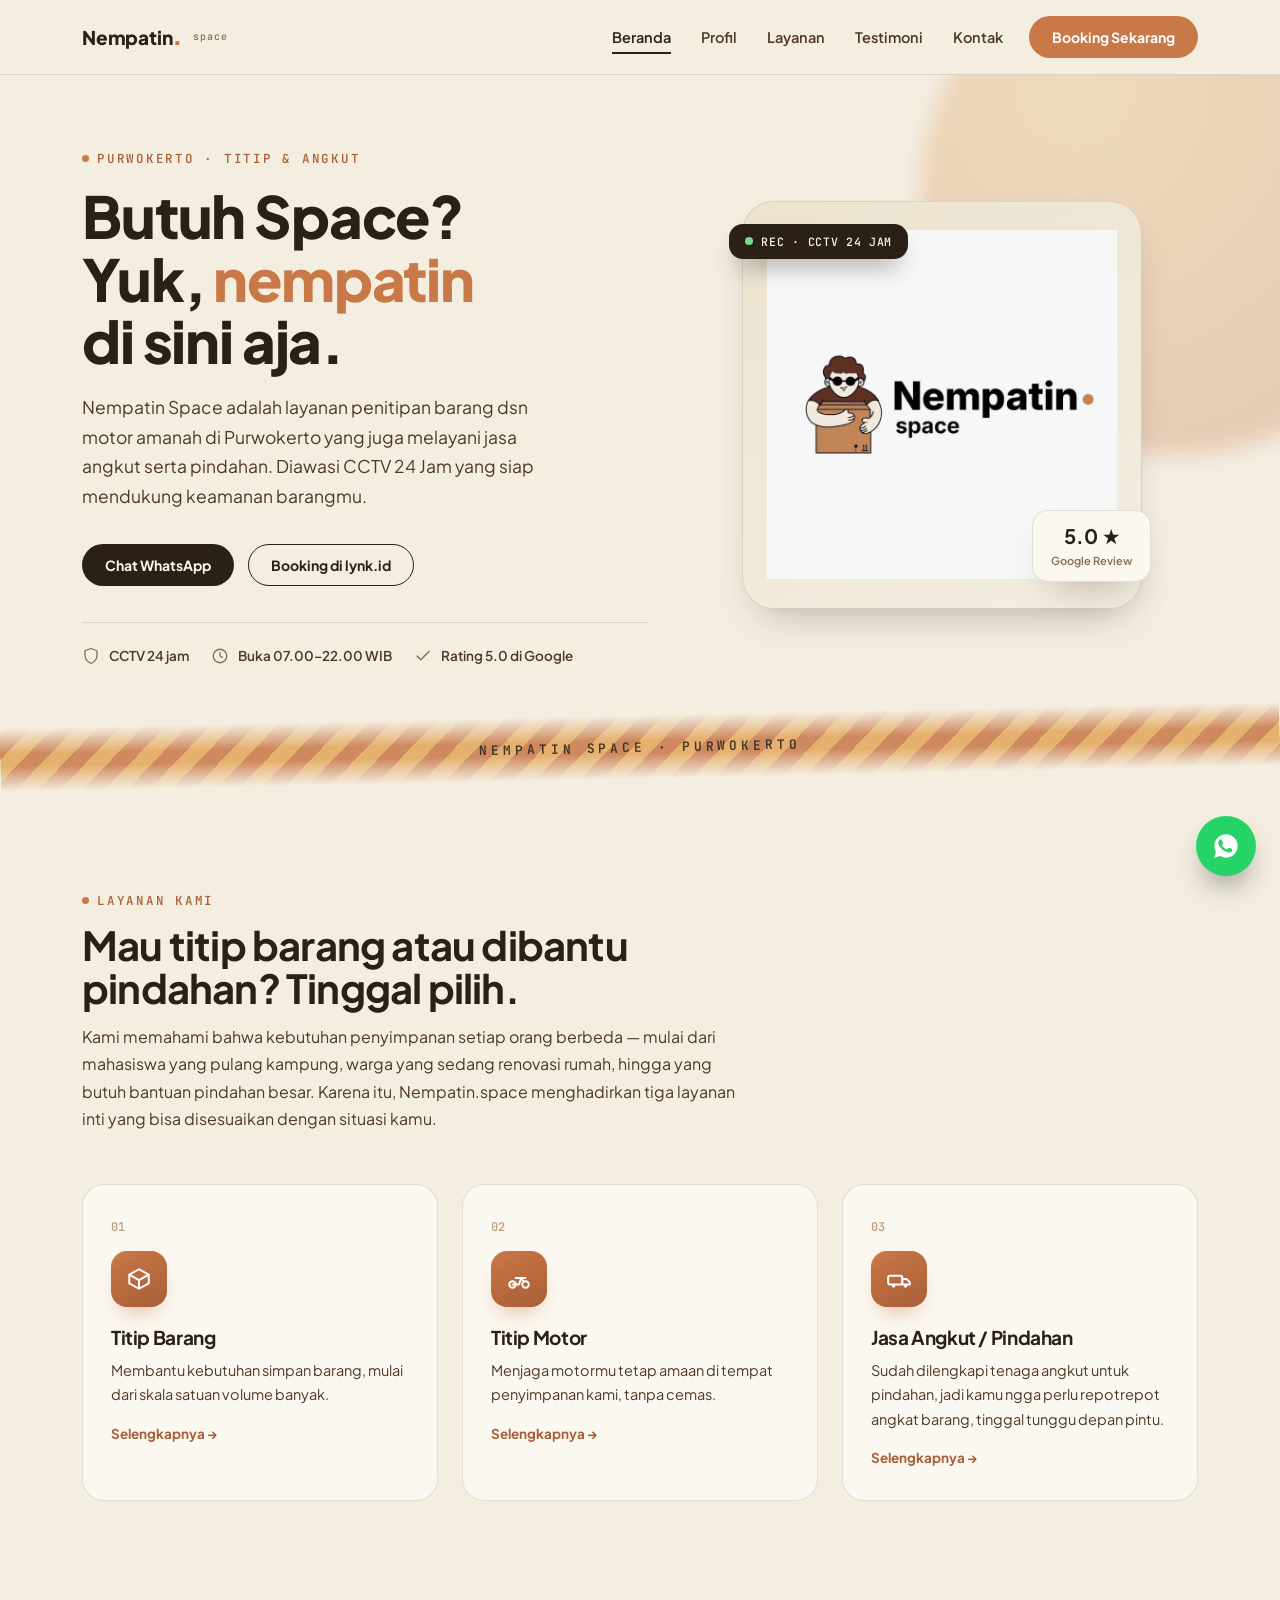
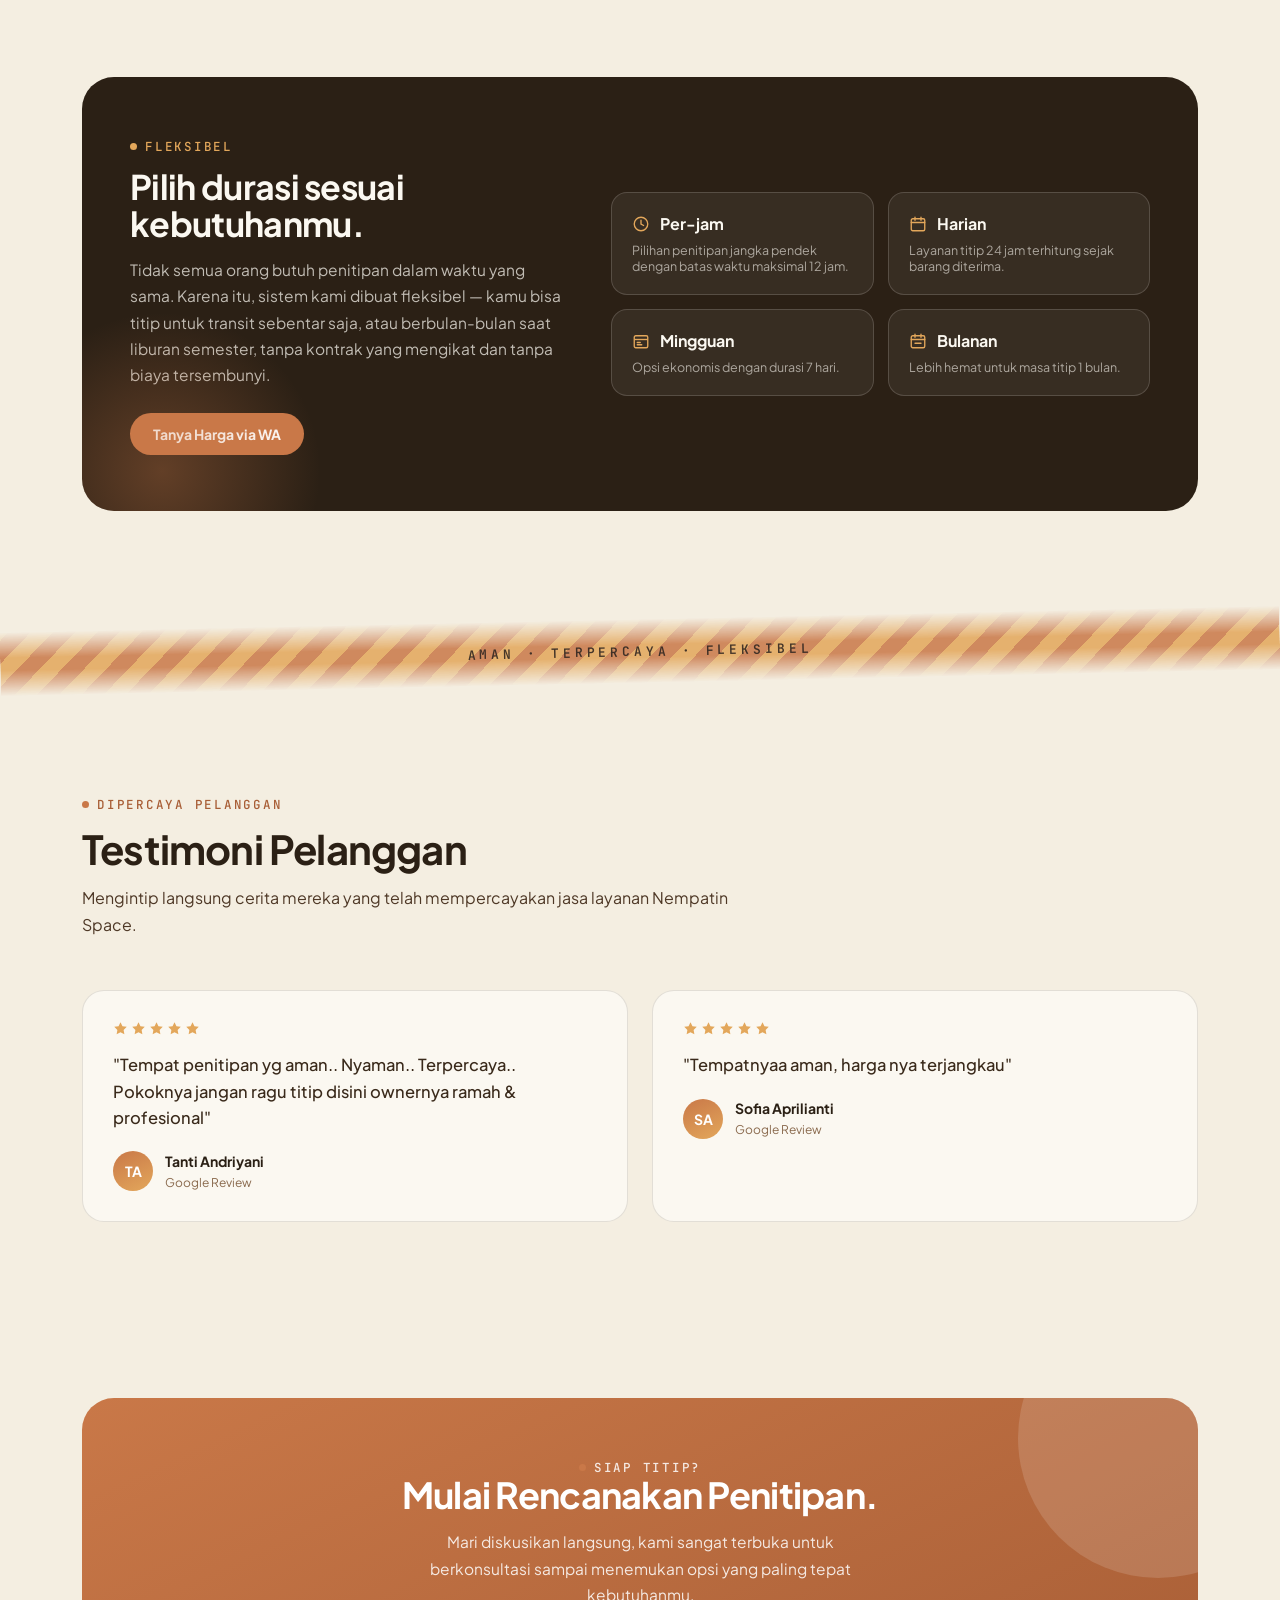
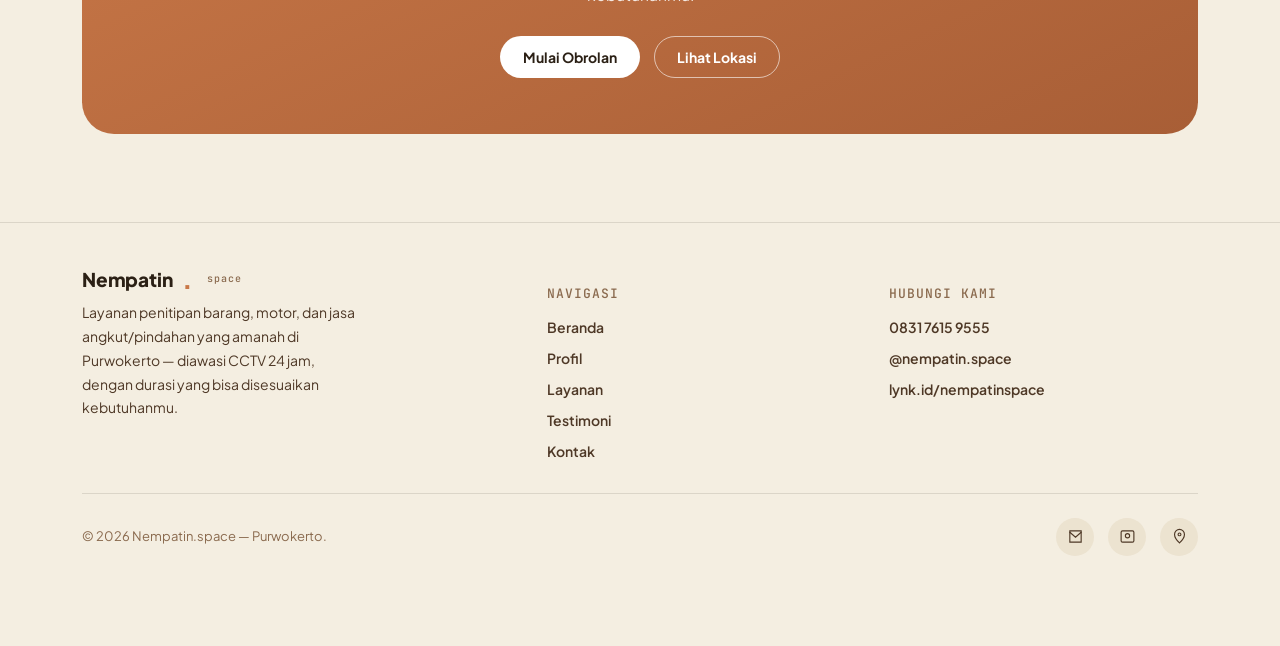
==== commit 3f1488ec: "Initial commit website nempatinspace7" ====
--- a/index.html
+++ b/index.html
@@ -4,6 +4,7 @@
 <meta charset="UTF-8">
 <meta name="viewport" content="width=device-width, initial-scale=1.0">
 <title>Nempatin.space — Titip Barang, Titip Motor & Jasa Angkut Purwokerto</title>
+<link rel="icon" type="image/png" href="assets/image/1.png">
 <meta name="description" content="Nempatin.space — tempat penitipan barang amanah di Purwokerto. Titip barang, titip motor, jasa angkut/pindahan. CCTV 24 jam, fleksibel per-jam/harian/mingguan/bulanan.">
 <link rel="preconnect" href="https://fonts.googleapis.com">
 <link rel="preconnect" href="https://fonts.gstatic.com" crossorigin>
@@ -49,8 +50,8 @@
   <div class="wrap hero-grid">
     <div>
       <span class="eyebrow">Purwokerto · Titip &amp; Angkut</span>
-      <h1>Titipin aja,<br>urusan <span class="accent">aman</span>-nya<br>kita yang jaga.</h1>
-      <p class="hero-sub">Nempatin.space adalah layanan penitipan barang amanah di Purwokerto, dipercaya untuk menyimpan barang, motor, hingga membantu proses pindahan kos dan rumah. Setiap sudut ruang penyimpanan kami diawasi CCTV 24 jam, sehingga kamu bisa titip dengan tenang tanpa khawatir.</p>
+      <h1>Butuh Space?<br>Yuk, <span class="accent">nempatin</span><br>di sini aja.</h1>
+      <p class="hero-sub">Nempatin Space adalah layanan penitipan barang dsn motor amanah di Purwokerto yang juga melayani jasa angkut serta pindahan. Diawasi CCTV 24 Jam yang siap mendukung keamanan barangmu.</p>
       <div class="hero-cta">
         <a href="https://wa.me/6283176159555" target="_blank" rel="noopener" class="btn btn-primary">Chat WhatsApp</a>
         <a href="https://lynk.id/nempatinspace" target="_blank" rel="noopener" class="btn btn-outline">Booking di lynk.id</a>
@@ -95,7 +96,7 @@
   <div class="wrap">
     <div class="sec-head reveal">
       <span class="eyebrow">Layanan Kami</span>
-      <h2>Satu tempat, tiga solusi titip-menitip.</h2>
+      <h2>Mau titip barang atau dibantu pindahan? Tinggal pilih.</h2>
       <p>Kami memahami bahwa kebutuhan penyimpanan setiap orang berbeda — mulai dari mahasiswa yang pulang kampung, warga yang sedang renovasi rumah, hingga yang butuh bantuan pindahan besar. Karena itu, Nempatin.space menghadirkan tiga layanan inti yang bisa disesuaikan dengan situasi kamu.</p>
     </div>
     <div class="services-grid">
@@ -106,7 +107,7 @@
           <svg width="26" height="26" viewBox="0 0 24 24" fill="none"><path d="M3 8l9-5 9 5-9 5-9-5z" stroke="#fff" stroke-width="1.8" stroke-linejoin="round"/><path d="M3 8v8l9 5 9-5V8" stroke="#fff" stroke-width="1.8" stroke-linejoin="round"/><path d="M12 13v8" stroke="#fff" stroke-width="1.8"/></svg>
         </div>
         <h3>Titip Barang</h3>
-        <p>Koper, kardus pindahan, peralatan kos, sampai barang musiman disimpan rapi dan tercatat, di ruang yang berpengawasan CCTV sepanjang hari.</p>
+        <p>Membantu kebutuhan simpan barang, mulai dari skala satuan volume banyak.</p>
         <a href="layanan.html" class="card-link">Selengkapnya &rarr;</a>
       </div>
 
@@ -116,7 +117,7 @@
           <svg width="26" height="26" viewBox="0 0 24 24" fill="none"><circle cx="6" cy="17" r="3" stroke="#fff" stroke-width="1.8"/><circle cx="18" cy="17" r="3" stroke="#fff" stroke-width="1.8"/><path d="M6 17h6l2-6h4M9 11h5l2 3" stroke="#fff" stroke-width="1.8" stroke-linecap="round" stroke-linejoin="round"/></svg>
         </div>
         <h3>Titip Motor</h3>
-        <p>Mau mudik, liburan semester, atau dinas luar kota? Motor kamu terparkir aman di area tertutup dengan pengawasan penuh selama masa titip.</p>
+        <p>Menjaga motormu tetap amaan di tempat penyimpanan kami, tanpa cemas.</p>
         <a href="layanan.html" class="card-link">Selengkapnya &rarr;</a>
       </div>
 
@@ -126,7 +127,7 @@
           <svg width="26" height="26" viewBox="0 0 24 24" fill="none"><rect x="2" y="9" width="13" height="8" rx="1.5" stroke="#fff" stroke-width="1.8"/><path d="M15 12h4l3 3v2h-7v-5z" stroke="#fff" stroke-width="1.8" stroke-linejoin="round"/><circle cx="7" cy="18.5" r="1.6" fill="#fff"/><circle cx="18" cy="18.5" r="1.6" fill="#fff"/></svg>
         </div>
         <h3>Jasa Angkut / Pindahan</h3>
-        <p>Pindah kos atau rumah tanpa ribet. Tim kami membantu proses angkut barang dari titik jemput sampai lokasi tujuan dengan hati-hati.</p>
+        <p>Sudah dilengkapi tenaga angkut untuk pindahan, jadi kamu ngga perlu repotrepot angkat barang, tinggal tunggu depan pintu.</p>
         <a href="layanan.html" class="card-link">Selengkapnya &rarr;</a>
       </div>
 
@@ -152,28 +153,28 @@
             <svg width="18" height="18" viewBox="0 0 24 24" fill="none"><circle cx="12" cy="12" r="9" stroke="#E3A75B" stroke-width="1.8"/><path d="M12 7v5l3.5 2" stroke="#E3A75B" stroke-width="1.8" stroke-linecap="round"/></svg>
             <b>Per-jam</b>
           </div>
-          <span>Cocok untuk transit singkat sebelum keberangkatan</span>
+          <span>Pilihan penitipan jangka pendek dengan batas waktu maksimal 12 jam.</span>
         </div>
         <div class="pill">
           <div class="pill-top">
             <svg width="18" height="18" viewBox="0 0 24 24" fill="none"><rect x="3" y="5" width="18" height="16" rx="2" stroke="#E3A75B" stroke-width="1.8"/><path d="M3 10h18M8 3v4M16 3v4" stroke="#E3A75B" stroke-width="1.8" stroke-linecap="round"/></svg>
             <b>Harian</b>
           </div>
-          <span>Fleksibel, dihitung per hari pemakaian</span>
+          <span>Layanan titip 24 jam terhitung sejak barang diterima.</span>
         </div>
         <div class="pill">
           <div class="pill-top">
             <svg width="18" height="18" viewBox="0 0 24 24" fill="none"><rect x="3" y="5" width="18" height="16" rx="2" stroke="#E3A75B" stroke-width="1.8"/><path d="M3 10h18" stroke="#E3A75B" stroke-width="1.8"/><path d="M7 14h4M7 17h6" stroke="#E3A75B" stroke-width="1.8" stroke-linecap="round"/></svg>
             <b>Mingguan</b>
           </div>
-          <span>Lebih hemat untuk masa titip 7 hari</span>
+          <span>Opsi ekonomis dengan durasi 7 hari.</span>
         </div>
         <div class="pill">
           <div class="pill-top">
             <svg width="18" height="18" viewBox="0 0 24 24" fill="none"><rect x="3" y="5" width="18" height="16" rx="2" stroke="#E3A75B" stroke-width="1.8"/><path d="M3 10h18M8 3v4M16 3v4" stroke="#E3A75B" stroke-width="1.8" stroke-linecap="round"/><path d="M8 15h8" stroke="#E3A75B" stroke-width="1.8" stroke-linecap="round"/></svg>
             <b>Bulanan</b>
           </div>
-          <span>Pas untuk liburan semester &amp; pindahan kos</span>
+          <span>Lebih hemat untuk masa titip 1 bulan.</span>
         </div>
       </div>
     </div>
@@ -187,8 +188,8 @@
   <div class="wrap">
     <div class="sec-head reveal">
       <span class="eyebrow">Dipercaya Pelanggan</span>
-      <h2>Rating 5.0 dari pelanggan yang sudah titip bersama kami.</h2>
-      <p>Kepercayaan adalah aset utama dalam bisnis penitipan. Setiap ulasan yang masuk menjadi pengingat bagi kami untuk terus menjaga standar keamanan dan pelayanan.</p>
+      <h2>Testimoni Pelanggan</h2>
+      <p>Mengintip langsung cerita mereka yang telah mempercayakan jasa layanan Nempatin Space.</p>
     </div>
     <div class="testi-grid">
       <div class="testi-card reveal">
@@ -228,10 +229,10 @@
   <div class="wrap">
     <div class="cta-banner reveal">
       <span class="eyebrow" style="color:rgba(255,255,255,0.85);">Siap Titip?</span>
-      <h2>Amankan barang atau motormu hari ini juga.</h2>
-      <p>Tim kami siap membantu, dari sekadar tanya-tanya sampai proses booking. Hubungi lewat WhatsApp, kami balas cepat setiap hari.</p>
+      <h2>Mulai Rencanakan Penitipan.</h2>
+      <p>Mari diskusikan langsung, kami sangat terbuka untuk berkonsultasi sampai menemukan opsi yang paling tepat kebutuhanmu.</p>
       <div class="hero-cta">
-        <a href="https://wa.me/6283176159555" target="_blank" rel="noopener" class="btn btn-primary">Chat WhatsApp Sekarang</a>
+        <a href="https://wa.me/6283176159555" target="_blank" rel="noopener" class="btn btn-primary">Mulai Obrolan</a>
         <a href="kontak.html" class="btn btn-outline">Lihat Lokasi</a>
       </div>
     </div>
--- a/assets/style.css
+++ b/assets/style.css
@@ -493,4 +493,53 @@
 
 @media (prefers-reduced-motion: reduce){
   *{ animation:none !important; transition:none !important;}
+}
+/* ---------- RULES / KETENTUAN BARANG ---------- */
+.rules-card {
+  background: var(--paper);
+  border: 1px solid var(--line);
+  border-radius: 32px;
+  padding: 48px;
+  display: grid;
+  grid-template-columns: 1fr 1fr;
+  gap: 40px;
+  align-items: center;
+  box-shadow: var(--shadow);
+}
+
+.rules-info h2 {
+  font-size: clamp(24px, 3vw, 34px);
+  margin-top: 14px;
+}
+
+.rules-info p {
+  margin-top: 14px;
+  font-size: 15.5px;
+}
+
+.rules-media {
+  display: flex;
+  justify-content: center;
+  align-items: center;
+  background: #ffffff; /* Biar match sama background putih gambarnya */
+  border: 1px solid var(--line);
+  border-radius: 20px;
+  padding: 20px;
+  overflow: hidden;
+}
+
+.rules-media img {
+  max-width: 320px; /* Bikin batas lebar gambar biar proporsional */
+  width: 100%;
+  height: auto;
+  object-fit: contain;
+  margin: 0 auto;
+}
+
+@media (max-width: 900px) {
+  .rules-card {
+    grid-template-columns: 1fr;
+    padding: 32px 24px;
+    gap: 28px;
+  }
 }
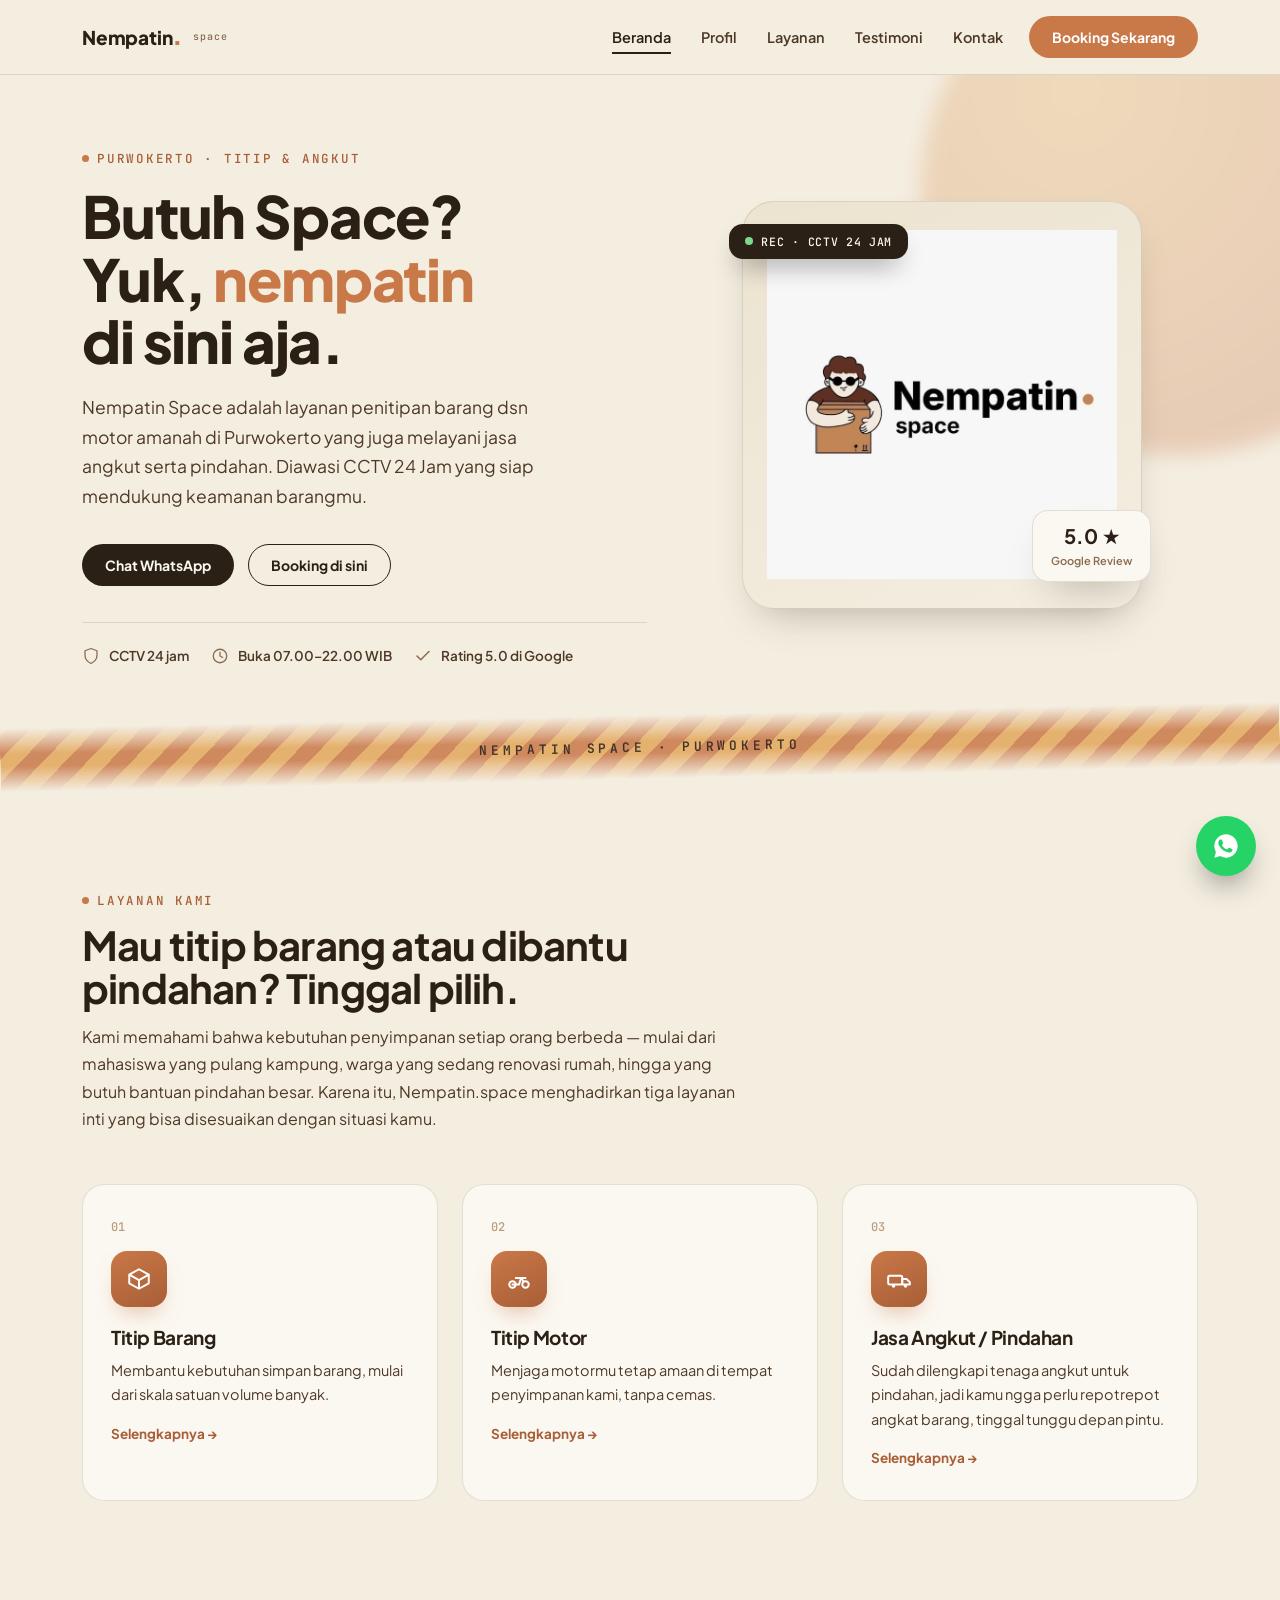
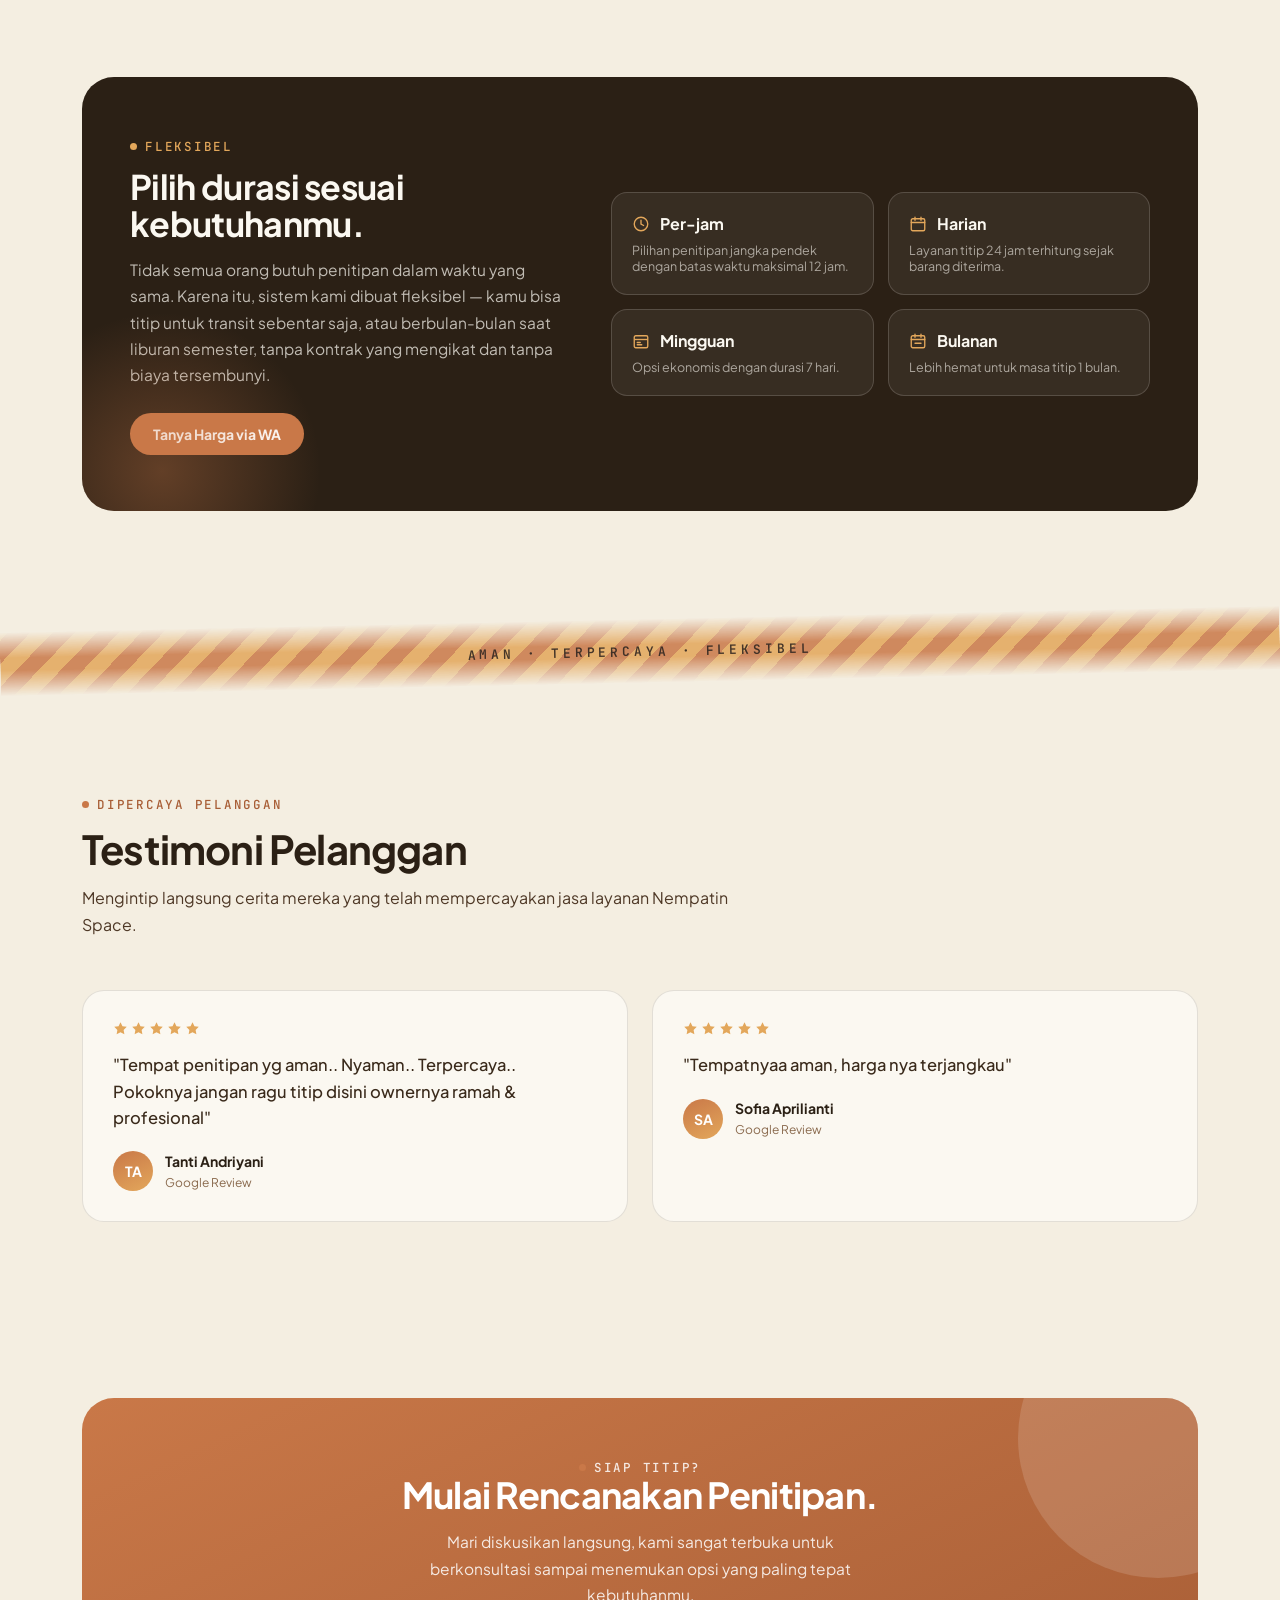
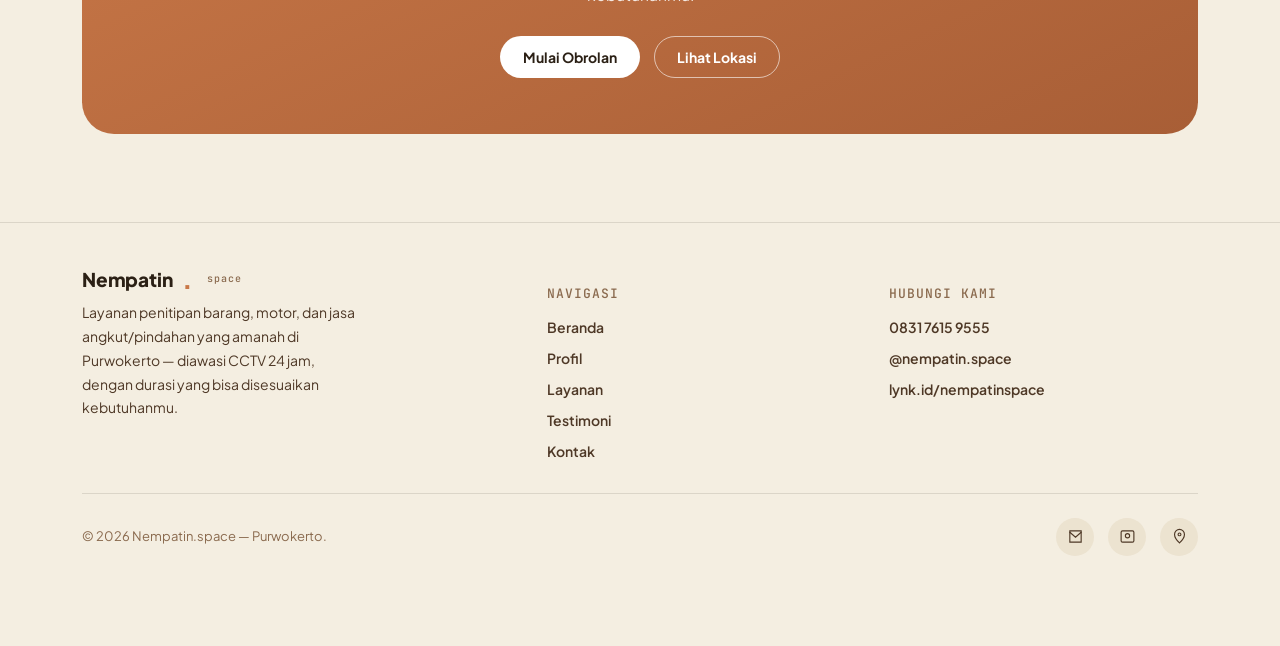
==== commit 4bc2723e: "Initial commit website nempatinspace8" ====
--- a/index.html
+++ b/index.html
@@ -54,7 +54,7 @@
       <p class="hero-sub">Nempatin Space adalah layanan penitipan barang dsn motor amanah di Purwokerto yang juga melayani jasa angkut serta pindahan. Diawasi CCTV 24 Jam yang siap mendukung keamanan barangmu.</p>
       <div class="hero-cta">
         <a href="https://wa.me/6283176159555" target="_blank" rel="noopener" class="btn btn-primary">Chat WhatsApp</a>
-        <a href="https://lynk.id/nempatinspace" target="_blank" rel="noopener" class="btn btn-outline">Booking di lynk.id</a>
+        <a href="https://lynk.id/nempatinspace" target="_blank" rel="noopener" class="btn btn-outline">Booking di sini</a>
       </div>
       <div class="trust-row">
         <div class="trust-item">
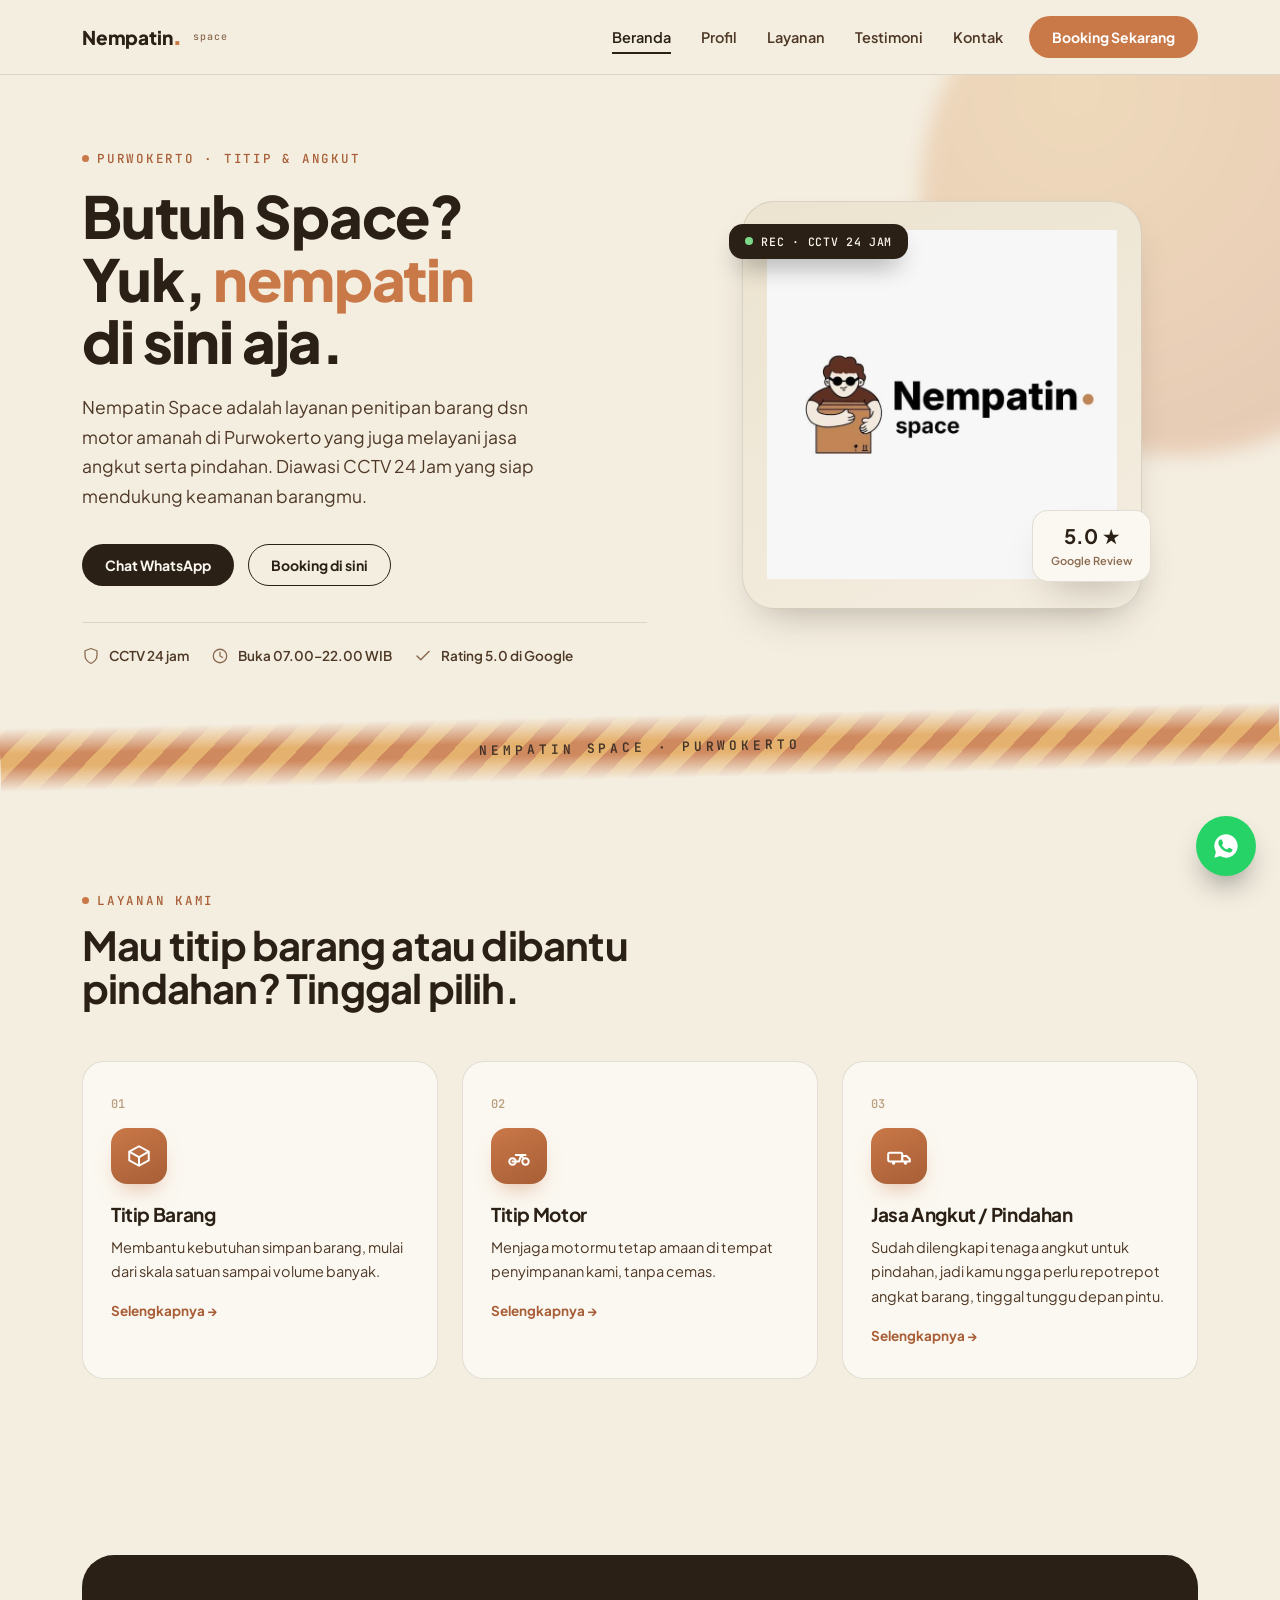
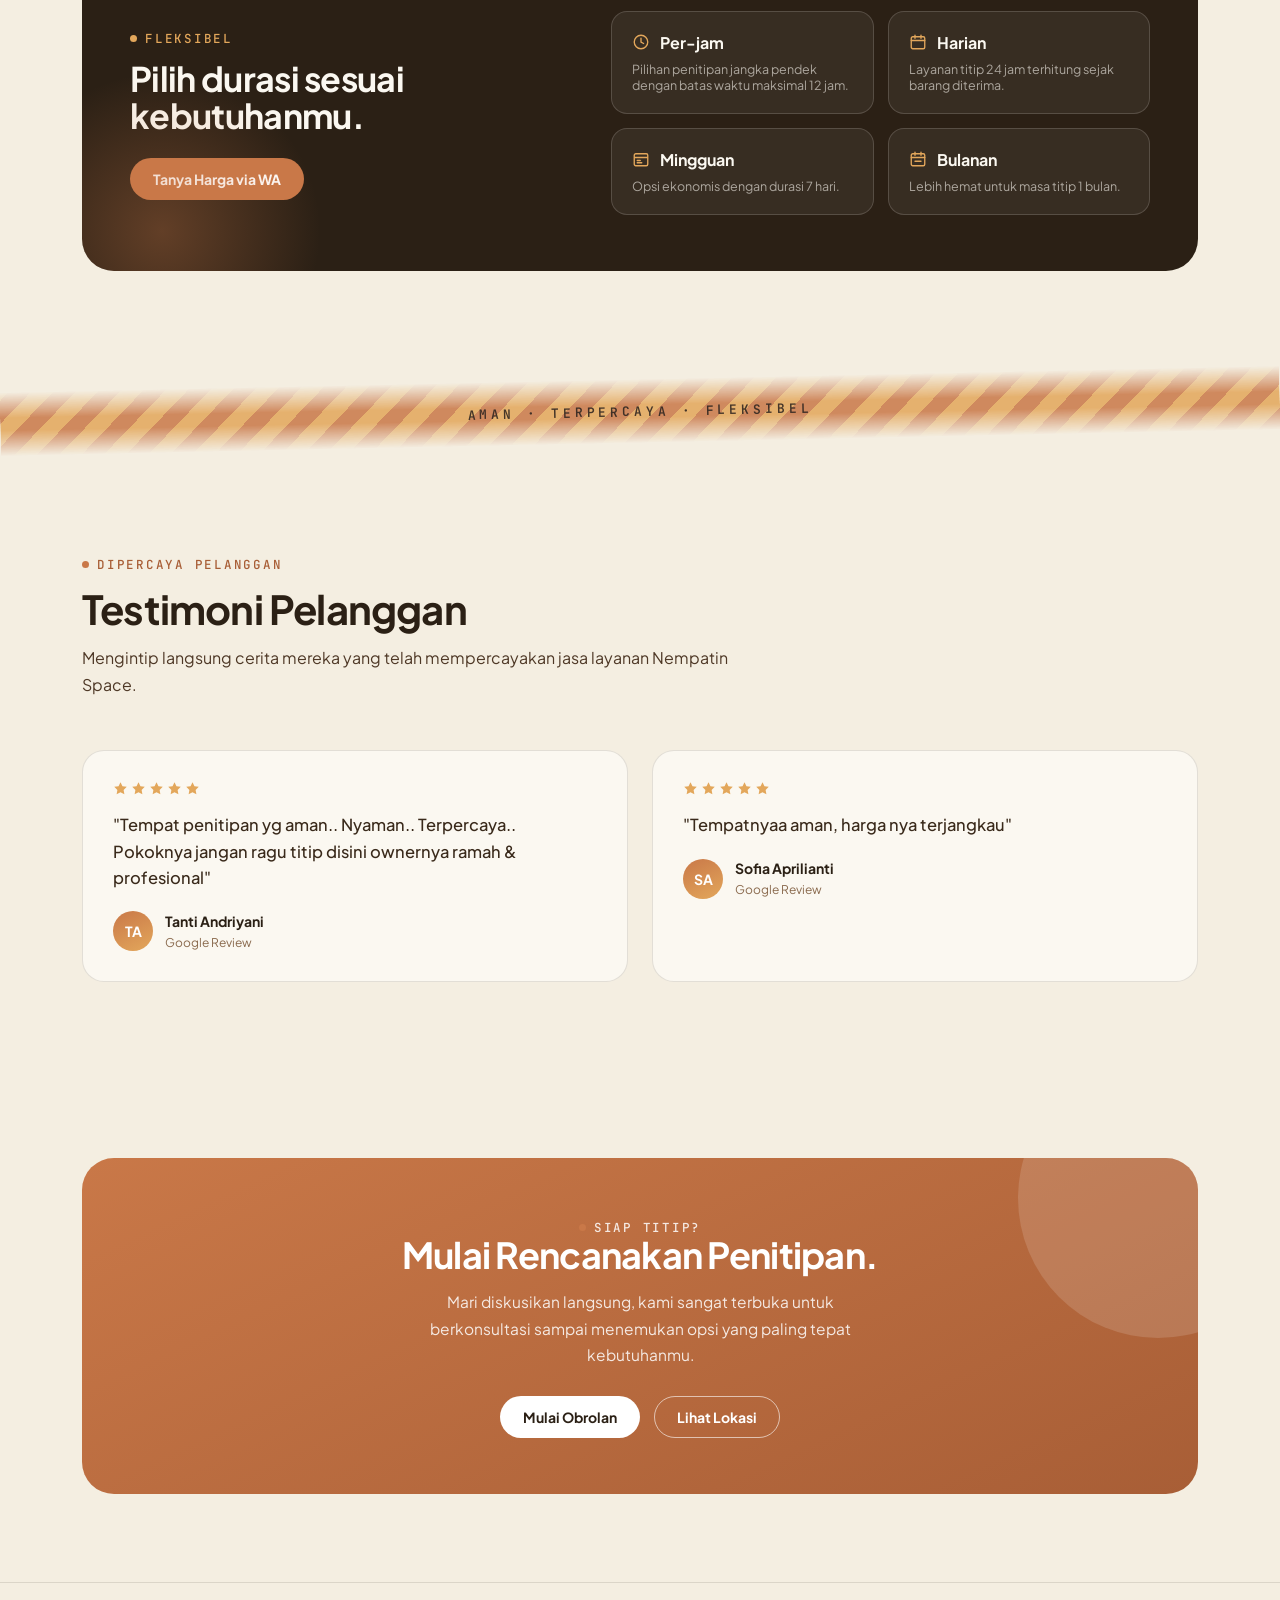
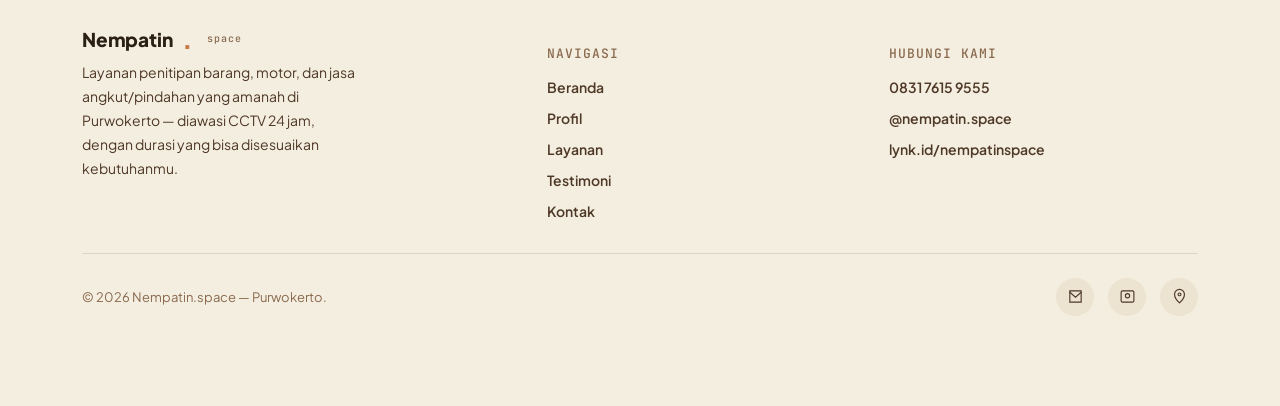
==== commit 67f21735: "penacrian2" ====
--- a/index.html
+++ b/index.html
@@ -3,6 +3,7 @@
 <head>
 <meta charset="UTF-8">
 <meta name="viewport" content="width=device-width, initial-scale=1.0">
+<meta name="google-site-verification" content="oi3A9JdU3Bp0TMinNGbbM-iFeoxqQKNdW2inqZUTWg4" />
 <title>Nempatin.space — Titip Barang, Titip Motor & Jasa Angkut Purwokerto</title>
 <link rel="icon" type="image/png" href="assets/image/1.png">
 <meta name="description" content="Nempatin.space — tempat penitipan barang amanah di Purwokerto. Titip barang, titip motor, jasa angkut/pindahan. CCTV 24 jam, fleksibel per-jam/harian/mingguan/bulanan.">
@@ -97,7 +98,7 @@
     <div class="sec-head reveal">
       <span class="eyebrow">Layanan Kami</span>
       <h2>Mau titip barang atau dibantu pindahan? Tinggal pilih.</h2>
-      <p>Kami memahami bahwa kebutuhan penyimpanan setiap orang berbeda — mulai dari mahasiswa yang pulang kampung, warga yang sedang renovasi rumah, hingga yang butuh bantuan pindahan besar. Karena itu, Nempatin.space menghadirkan tiga layanan inti yang bisa disesuaikan dengan situasi kamu.</p>
+      
     </div>
     <div class="services-grid">
 
@@ -107,7 +108,7 @@
           <svg width="26" height="26" viewBox="0 0 24 24" fill="none"><path d="M3 8l9-5 9 5-9 5-9-5z" stroke="#fff" stroke-width="1.8" stroke-linejoin="round"/><path d="M3 8v8l9 5 9-5V8" stroke="#fff" stroke-width="1.8" stroke-linejoin="round"/><path d="M12 13v8" stroke="#fff" stroke-width="1.8"/></svg>
         </div>
         <h3>Titip Barang</h3>
-        <p>Membantu kebutuhan simpan barang, mulai dari skala satuan volume banyak.</p>
+        <p>Membantu kebutuhan simpan barang, mulai dari skala satuan sampai volume banyak.</p>
         <a href="layanan.html" class="card-link">Selengkapnya &rarr;</a>
       </div>
 
@@ -142,7 +143,7 @@
       <div>
         <span class="eyebrow">Fleksibel</span>
         <h2>Pilih durasi sesuai kebutuhanmu.</h2>
-        <p>Tidak semua orang butuh penitipan dalam waktu yang sama. Karena itu, sistem kami dibuat fleksibel — kamu bisa titip untuk transit sebentar saja, atau berbulan-bulan saat liburan semester, tanpa kontrak yang mengikat dan tanpa biaya tersembunyi.</p>
+        
         <div style="margin-top:24px;">
           <a href="https://wa.me/6283176159555" target="_blank" rel="noopener" class="btn btn-clay">Tanya Harga via WA</a>
         </div>
